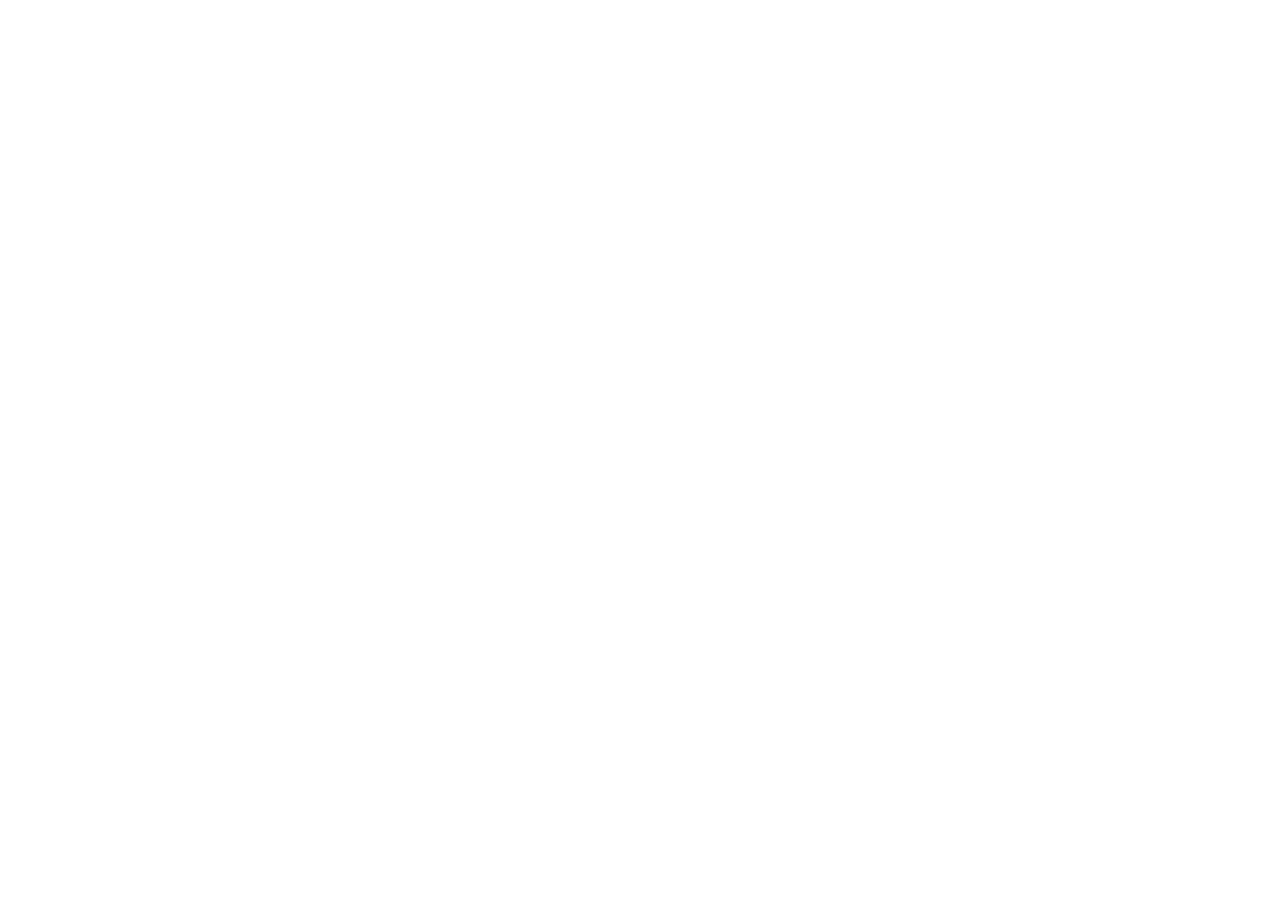
==== index.html @ b8ccdb39 "init project" ====
<!DOCTYPE html>
<html lang="en">

<head>
    <meta charset="UTF-8">
    <meta http-equiv="X-UA-Compatible" content="IE=edge">
    <meta name="viewport" content="width=device-width, initial-scale=1.0">
    <title>Document</title>
</head>

<body>

</body>

</html>
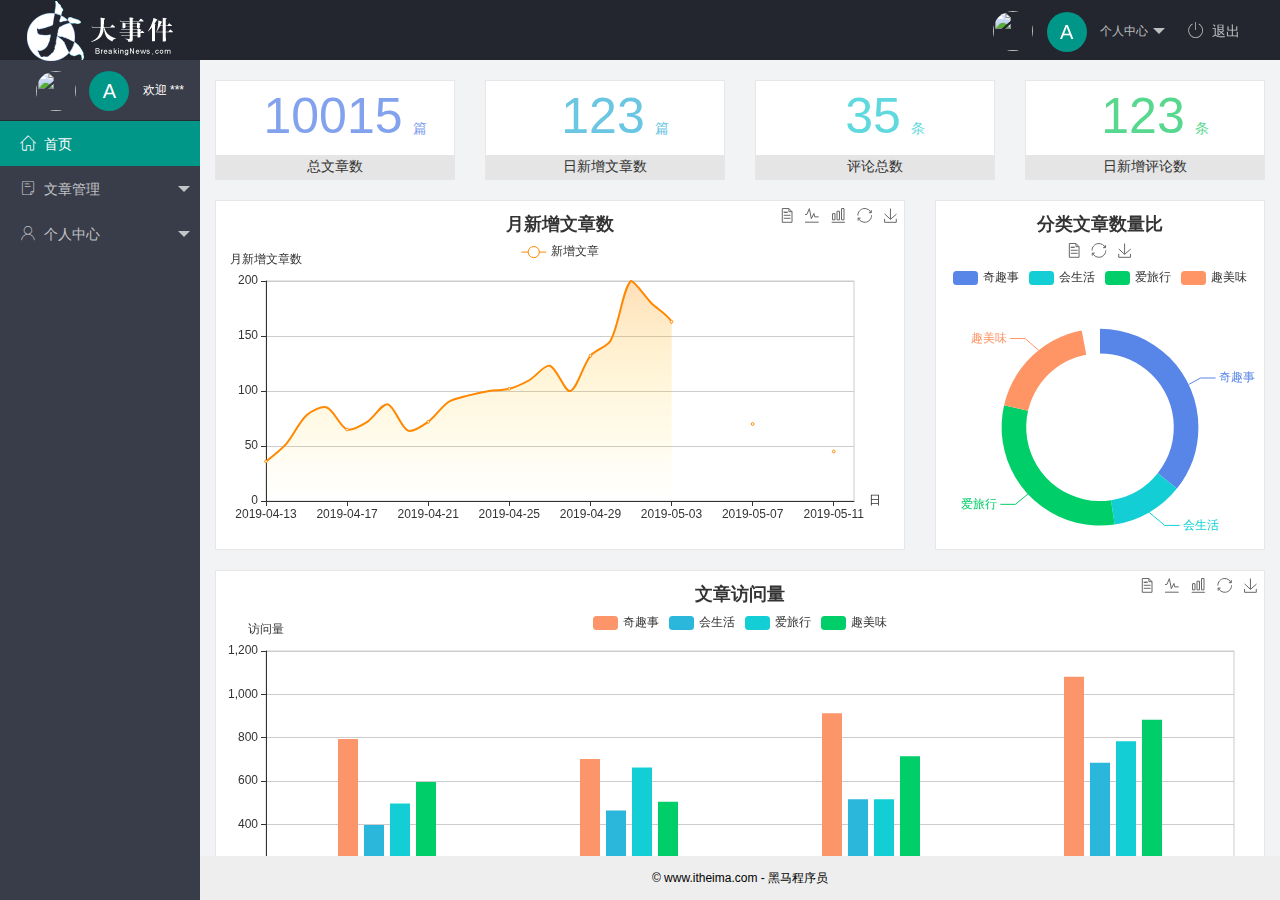
==== commit c15cb64f: "完成了主页功能的开发" ====
--- a/index.html
+++ b/index.html
@@ -5,11 +5,88 @@
     <meta charset="UTF-8">
     <meta http-equiv="X-UA-Compatible" content="IE=edge">
     <meta name="viewport" content="width=device-width, initial-scale=1.0">
-    <title>Document</title>
+    <title>后台主页</title>
+    <!-- 导入 layui 的样式表 -->
+    <link rel="stylesheet" href="/assets/lib/layui/css/layui.css" />
+    <!-- 导入第三方图标库 -->
+    <link rel="stylesheet" href="/assets/fonts/iconfont.css" />
+    <!-- 导入自定义的样式表 -->
+    <link rel="stylesheet" href="/assets/css/index.css" />
 </head>
 
-<body>
+<body class="layui-layout-body">
+    <div class="layui-layout layui-layout-admin">
+        <div class="layui-header">
+            <div class="layui-logo">
+                <img src="/assets/images/logo.png" alt="" />
+            </div>
+            <!-- 头部区域（可配合layui已有的水平导航） -->
+            <ul class="layui-nav layui-layout-right">
+                <li class="layui-nav-item">
+                    <a href="javascript:;" class="userinfo">
+                        <img src="http://t.cn/RCzsdCq" class="layui-nav-img">
+                        <span class="text-avatar">A</span> 个人中心
+                    </a>
+                    <dl class="layui-nav-child">
+                        <dd><a href="">基本资料</a></dd>
+                        <dd><a href="">更换头像</a></dd>
+                        <dd><a href="">重置密码</a></dd>
+                    </dl>
+                </li>
+                <li class="layui-nav-item"><a href="javascript:;" id="btnLogout"><span class="iconfont icon-tuichu"></span>退出</a></li>
+            </ul>
+        </div>
 
+        <div class="layui-side layui-bg-black">
+            <div class="layui-side-scroll">
+                <div class="userinfo">
+                    <img src="http://t.cn/RCzsdCq" class="layui-nav-img">
+                    <span class="text-avatar">A</span>
+                    <span id="welcome">
+                        欢迎 ***
+                    </span>
+                </div>
+                <!-- 左侧导航区域（可配合layui已有的垂直导航） -->
+                <ul class="layui-nav layui-nav-tree" lay-shrink="all">
+                    <li class="layui-nav-item layui-this"><a href="/home/dashboard.html" target="fm"><span class="iconfont icon-home"></span>首页</a></li>
+                    <li class="layui-nav-item ">
+                        <a class="" href="javascript:;"><span class="iconfont icon-16"></span>文章管理</a>
+                        <dl class="layui-nav-child">
+                            <dd><a href="javascript:;"><i class="layui-icon layui-icon-app"></i>文章类别</a></dd>
+                            <dd><a href="javascript:;"><i class="layui-icon layui-icon-app"></i>文章列表</a></dd>
+                            <dd><a href="javascript:;"><i class="layui-icon layui-icon-app"></i>发布文章</a></dd>
+                        </dl>
+                    </li>
+                    <li class="layui-nav-item">
+                        <a href="javascript:;"><span class="iconfont icon-user"></span>个人中心</a>
+                        <dl class="layui-nav-child">
+                            <dd><a href="javascript:;"><i class="layui-icon layui-icon-app"></i>基本资料</a></dd>
+                            <dd><a href="javascript:;"><i class="layui-icon layui-icon-app"></i>更换头像</a></dd>
+                            <dd><a href="javascript:;"><i class="layui-icon layui-icon-app"></i>重置密码</a></dd>
+                        </dl>
+                    </li>
+                </ul>
+            </div>
+        </div>
+
+        <div class="layui-body">
+            <!-- 内容主体区域 -->
+            <iframe name="fm" src="/home/dashboard.html" frameborder="0"></iframe>
+        </div>
+
+        <div class="layui-footer">
+            <!-- 底部固定区域 -->
+            © www.itheima.com - 黑马程序员
+        </div>
+    </div>
+    <!-- 导入 layui 的JS文件 -->
+    <script src="/assets/lib/layui/layui.all.js"></script>
+    <!-- 导入 JQuery 文件 -->
+    <script src="/assets/lib/jquery.js"></script>
+    <!-- 导入 baseAPI.js 文件 -->
+    <script src="/assets/js/baseAPI.js"></script>
+    <!-- 导入自定义的 js 文件 -->
+    <script src="/assets/js/index.js"></script>
 </body>
 
 </html>--- a/assets/lib/layui/css/layui.css
+++ b/assets/lib/layui/css/layui.css
@@ -0,0 +1,2 @@
+/** layui-v2.5.5 MIT License By https://www.layui.com */
+ .layui-inline,img{display:inline-block;vertical-align:middle}h1,h2,h3,h4,h5,h6{font-weight:400}.layui-edge,.layui-header,.layui-inline,.layui-main{position:relative}.layui-body,.layui-edge,.layui-elip{overflow:hidden}.layui-btn,.layui-edge,.layui-inline,img{vertical-align:middle}.layui-btn,.layui-disabled,.layui-icon,.layui-unselect{-moz-user-select:none;-webkit-user-select:none;-ms-user-select:none}.layui-elip,.layui-form-checkbox span,.layui-form-pane .layui-form-label{text-overflow:ellipsis;white-space:nowrap}.layui-breadcrumb,.layui-tree-btnGroup{visibility:hidden}blockquote,body,button,dd,div,dl,dt,form,h1,h2,h3,h4,h5,h6,input,li,ol,p,pre,td,textarea,th,ul{margin:0;padding:0;-webkit-tap-highlight-color:rgba(0,0,0,0)}a:active,a:hover{outline:0}img{border:none}li{list-style:none}table{border-collapse:collapse;border-spacing:0}h4,h5,h6{font-size:100%}button,input,optgroup,option,select,textarea{font-family:inherit;font-size:inherit;font-style:inherit;font-weight:inherit;outline:0}pre{white-space:pre-wrap;white-space:-moz-pre-wrap;white-space:-pre-wrap;white-space:-o-pre-wrap;word-wrap:break-word}body{line-height:24px;font:14px Helvetica Neue,Helvetica,PingFang SC,Tahoma,Arial,sans-serif}hr{height:1px;margin:10px 0;border:0;clear:both}a{color:#333;text-decoration:none}a:hover{color:#777}a cite{font-style:normal;*cursor:pointer}.layui-border-box,.layui-border-box *{box-sizing:border-box}.layui-box,.layui-box *{box-sizing:content-box}.layui-clear{clear:both;*zoom:1}.layui-clear:after{content:'\20';clear:both;*zoom:1;display:block;height:0}.layui-inline{*display:inline;*zoom:1}.layui-edge{display:inline-block;width:0;height:0;border-width:6px;border-style:dashed;border-color:transparent}.layui-edge-top{top:-4px;border-bottom-color:#999;border-bottom-style:solid}.layui-edge-right{border-left-color:#999;border-left-style:solid}.layui-edge-bottom{top:2px;border-top-color:#999;border-top-style:solid}.layui-edge-left{border-right-color:#999;border-right-style:solid}.layui-disabled,.layui-disabled:hover{color:#d2d2d2!important;cursor:not-allowed!important}.layui-circle{border-radius:100%}.layui-show{display:block!important}.layui-hide{display:none!important}@font-face{font-family:layui-icon;src:url(../font/iconfont.eot?v=250);src:url(../font/iconfont.eot?v=250#iefix) format('embedded-opentype'),url(../font/iconfont.woff2?v=250) format('woff2'),url(../font/iconfont.woff?v=250) format('woff'),url(../font/iconfont.ttf?v=250) format('truetype'),url(../font/iconfont.svg?v=250#layui-icon) format('svg')}.layui-icon{font-family:layui-icon!important;font-size:16px;font-style:normal;-webkit-font-smoothing:antialiased;-moz-osx-font-smoothing:grayscale}.layui-icon-reply-fill:before{content:"\e611"}.layui-icon-set-fill:before{content:"\e614"}.layui-icon-menu-fill:before{content:"\e60f"}.layui-icon-search:before{content:"\e615"}.layui-icon-share:before{content:"\e641"}.layui-icon-set-sm:before{content:"\e620"}.layui-icon-engine:before{content:"\e628"}.layui-icon-close:before{content:"\1006"}.layui-icon-close-fill:before{content:"\1007"}.layui-icon-chart-screen:before{content:"\e629"}.layui-icon-star:before{content:"\e600"}.layui-icon-circle-dot:before{content:"\e617"}.layui-icon-chat:before{content:"\e606"}.layui-icon-release:before{content:"\e609"}.layui-icon-list:before{content:"\e60a"}.layui-icon-chart:before{content:"\e62c"}.layui-icon-ok-circle:before{content:"\1005"}.layui-icon-layim-theme:before{content:"\e61b"}.layui-icon-table:before{content:"\e62d"}.layui-icon-right:before{content:"\e602"}.layui-icon-left:before{content:"\e603"}.layui-icon-cart-simple:before{content:"\e698"}.layui-icon-face-cry:before{content:"\e69c"}.layui-icon-face-smile:before{content:"\e6af"}.layui-icon-survey:before{content:"\e6b2"}.layui-icon-tree:before{content:"\e62e"}.layui-icon-upload-circle:before{content:"\e62f"}.layui-icon-add-circle:before{content:"\e61f"}.layui-icon-download-circle:before{content:"\e601"}.layui-icon-templeate-1:before{content:"\e630"}.layui-icon-util:before{content:"\e631"}.layui-icon-face-surprised:before{content:"\e664"}.layui-icon-edit:before{content:"\e642"}.layui-icon-speaker:before{content:"\e645"}.layui-icon-down:before{content:"\e61a"}.layui-icon-file:before{content:"\e621"}.layui-icon-layouts:before{content:"\e632"}.layui-icon-rate-half:before{content:"\e6c9"}.layui-icon-add-circle-fine:before{content:"\e608"}.layui-icon-prev-circle:before{content:"\e633"}.layui-icon-read:before{content:"\e705"}.layui-icon-404:before{content:"\e61c"}.layui-icon-carousel:before{content:"\e634"}.layui-icon-help:before{content:"\e607"}.layui-icon-code-circle:before{content:"\e635"}.layui-icon-water:before{content:"\e636"}.layui-icon-username:before{content:"\e66f"}.layui-icon-find-fill:before{content:"\e670"}.layui-icon-about:before{content:"\e60b"}.layui-icon-location:before{content:"\e715"}.layui-icon-up:before{content:"\e619"}.layui-icon-pause:before{content:"\e651"}.layui-icon-date:before{content:"\e637"}.layui-icon-layim-uploadfile:before{content:"\e61d"}.layui-icon-delete:before{content:"\e640"}.layui-icon-play:before{content:"\e652"}.layui-icon-top:before{content:"\e604"}.layui-icon-friends:before{content:"\e612"}.layui-icon-refresh-3:before{content:"\e9aa"}.layui-icon-ok:before{content:"\e605"}.layui-icon-layer:before{content:"\e638"}.layui-icon-face-smile-fine:before{content:"\e60c"}.layui-icon-dollar:before{content:"\e659"}.layui-icon-group:before{content:"\e613"}.layui-icon-layim-download:before{content:"\e61e"}.layui-icon-picture-fine:before{content:"\e60d"}.layui-icon-link:before{content:"\e64c"}.layui-icon-diamond:before{content:"\e735"}.layui-icon-log:before{content:"\e60e"}.layui-icon-rate-solid:before{content:"\e67a"}.layui-icon-fonts-del:before{content:"\e64f"}.layui-icon-unlink:before{content:"\e64d"}.layui-icon-fonts-clear:before{content:"\e639"}.layui-icon-triangle-r:before{content:"\e623"}.layui-icon-circle:before{content:"\e63f"}.layui-icon-radio:before{content:"\e643"}.layui-icon-align-center:before{content:"\e647"}.layui-icon-align-right:before{content:"\e648"}.layui-icon-align-left:before{content:"\e649"}.layui-icon-loading-1:before{content:"\e63e"}.layui-icon-return:before{content:"\e65c"}.layui-icon-fonts-strong:before{content:"\e62b"}.layui-icon-upload:before{content:"\e67c"}.layui-icon-dialogue:before{content:"\e63a"}.layui-icon-video:before{content:"\e6ed"}.layui-icon-headset:before{content:"\e6fc"}.layui-icon-cellphone-fine:before{content:"\e63b"}.layui-icon-add-1:before{content:"\e654"}.layui-icon-face-smile-b:before{content:"\e650"}.layui-icon-fonts-html:before{content:"\e64b"}.layui-icon-form:before{content:"\e63c"}.layui-icon-cart:before{content:"\e657"}.layui-icon-camera-fill:before{content:"\e65d"}.layui-icon-tabs:before{content:"\e62a"}.layui-icon-fonts-code:before{content:"\e64e"}.layui-icon-fire:before{content:"\e756"}.layui-icon-set:before{content:"\e716"}.layui-icon-fonts-u:before{content:"\e646"}.layui-icon-triangle-d:before{content:"\e625"}.layui-icon-tips:before{content:"\e702"}.layui-icon-picture:before{content:"\e64a"}.layui-icon-more-vertical:before{content:"\e671"}.layui-icon-flag:before{content:"\e66c"}.layui-icon-loading:before{content:"\e63d"}.layui-icon-fonts-i:before{content:"\e644"}.layui-icon-refresh-1:before{content:"\e666"}.layui-icon-rmb:before{content:"\e65e"}.layui-icon-home:before{content:"\e68e"}.layui-icon-user:before{content:"\e770"}.layui-icon-notice:before{content:"\e667"}.layui-icon-login-weibo:before{content:"\e675"}.layui-icon-voice:before{content:"\e688"}.layui-icon-upload-drag:before{content:"\e681"}.layui-icon-login-qq:before{content:"\e676"}.layui-icon-snowflake:before{content:"\e6b1"}.layui-icon-file-b:before{content:"\e655"}.layui-icon-template:before{content:"\e663"}.layui-icon-auz:before{content:"\e672"}.layui-icon-console:before{content:"\e665"}.layui-icon-app:before{content:"\e653"}.layui-icon-prev:before{content:"\e65a"}.layui-icon-website:before{content:"\e7ae"}.layui-icon-next:before{content:"\e65b"}.layui-icon-component:before{content:"\e857"}.layui-icon-more:before{content:"\e65f"}.layui-icon-login-wechat:before{content:"\e677"}.layui-icon-shrink-right:before{content:"\e668"}.layui-icon-spread-left:before{content:"\e66b"}.layui-icon-camera:before{content:"\e660"}.layui-icon-note:before{content:"\e66e"}.layui-icon-refresh:before{content:"\e669"}.layui-icon-female:before{content:"\e661"}.layui-icon-male:before{content:"\e662"}.layui-icon-password:before{content:"\e673"}.layui-icon-senior:before{content:"\e674"}.layui-icon-theme:before{content:"\e66a"}.layui-icon-tread:before{content:"\e6c5"}.layui-icon-praise:before{content:"\e6c6"}.layui-icon-star-fill:before{content:"\e658"}.layui-icon-rate:before{content:"\e67b"}.layui-icon-template-1:before{content:"\e656"}.layui-icon-vercode:before{content:"\e679"}.layui-icon-cellphone:before{content:"\e678"}.layui-icon-screen-full:before{content:"\e622"}.layui-icon-screen-restore:before{content:"\e758"}.layui-icon-cols:before{content:"\e610"}.layui-icon-export:before{content:"\e67d"}.layui-icon-print:before{content:"\e66d"}.layui-icon-slider:before{content:"\e714"}.layui-icon-addition:before{content:"\e624"}.layui-icon-subtraction:before{content:"\e67e"}.layui-icon-service:before{content:"\e626"}.layui-icon-transfer:before{content:"\e691"}.layui-main{width:1140px;margin:0 auto}.layui-header{z-index:1000;height:60px}.layui-header a:hover{transition:all .5s;-webkit-transition:all .5s}.layui-side{position:fixed;left:0;top:0;bottom:0;z-index:999;width:200px;overflow-x:hidden}.layui-side-scroll{position:relative;width:220px;height:100%;overflow-x:hidden}.layui-body{position:absolute;left:200px;right:0;top:0;bottom:0;z-index:998;width:auto;overflow-y:auto;box-sizing:border-box}.layui-layout-body{overflow:hidden}.layui-layout-admin .layui-header{background-color:#23262E}.layui-layout-admin .layui-side{top:60px;width:200px;overflow-x:hidden}.layui-layout-admin .layui-body{position:fixed;top:60px;bottom:44px}.layui-layout-admin .layui-main{width:auto;margin:0 15px}.layui-layout-admin .layui-footer{position:fixed;left:200px;right:0;bottom:0;height:44px;line-height:44px;padding:0 15px;background-color:#eee}.layui-layout-admin .layui-logo{position:absolute;left:0;top:0;width:200px;height:100%;line-height:60px;text-align:center;color:#009688;font-size:16px}.layui-layout-admin .layui-header .layui-nav{background:0 0}.layui-layout-left{position:absolute!important;left:200px;top:0}.layui-layout-right{position:absolute!important;right:0;top:0}.layui-container{position:relative;margin:0 auto;padding:0 15px;box-sizing:border-box}.layui-fluid{position:relative;margin:0 auto;padding:0 15px}.layui-row:after,.layui-row:before{content:'';display:block;clear:both}.layui-col-lg1,.layui-col-lg10,.layui-col-lg11,.layui-col-lg12,.layui-col-lg2,.layui-col-lg3,.layui-col-lg4,.layui-col-lg5,.layui-col-lg6,.layui-col-lg7,.layui-col-lg8,.layui-col-lg9,.layui-col-md1,.layui-col-md10,.layui-col-md11,.layui-col-md12,.layui-col-md2,.layui-col-md3,.layui-col-md4,.layui-col-md5,.layui-col-md6,.layui-col-md7,.layui-col-md8,.layui-col-md9,.layui-col-sm1,.layui-col-sm10,.layui-col-sm11,.layui-col-sm12,.layui-col-sm2,.layui-col-sm3,.layui-col-sm4,.layui-col-sm5,.layui-col-sm6,.layui-col-sm7,.layui-col-sm8,.layui-col-sm9,.layui-col-xs1,.layui-col-xs10,.layui-col-xs11,.layui-col-xs12,.layui-col-xs2,.layui-col-xs3,.layui-col-xs4,.layui-col-xs5,.layui-col-xs6,.layui-col-xs7,.layui-col-xs8,.layui-col-xs9{position:relative;display:block;box-sizing:border-box}.layui-col-xs1,.layui-col-xs10,.layui-col-xs11,.layui-col-xs12,.layui-col-xs2,.layui-col-xs3,.layui-col-xs4,.layui-col-xs5,.layui-col-xs6,.layui-col-xs7,.layui-col-xs8,.layui-col-xs9{float:left}.layui-col-xs1{width:8.33333333%}.layui-col-xs2{width:16.66666667%}.layui-col-xs3{width:25%}.layui-col-xs4{width:33.33333333%}.layui-col-xs5{width:41.66666667%}.layui-col-xs6{width:50%}.layui-col-xs7{width:58.33333333%}.layui-col-xs8{width:66.66666667%}.layui-col-xs9{width:75%}.layui-col-xs10{width:83.33333333%}.layui-col-xs11{width:91.66666667%}.layui-col-xs12{width:100%}.layui-col-xs-offset1{margin-left:8.33333333%}.layui-col-xs-offset2{margin-left:16.66666667%}.layui-col-xs-offset3{margin-left:25%}.layui-col-xs-offset4{margin-left:33.33333333%}.layui-col-xs-offset5{margin-left:41.66666667%}.layui-col-xs-offset6{margin-left:50%}.layui-col-xs-offset7{margin-left:58.33333333%}.layui-col-xs-offset8{margin-left:66.66666667%}.layui-col-xs-offset9{margin-left:75%}.layui-col-xs-offset10{margin-left:83.33333333%}.layui-col-xs-offset11{margin-left:91.66666667%}.layui-col-xs-offset12{margin-left:100%}@media screen and (max-width:768px){.layui-hide-xs{display:none!important}.layui-show-xs-block{display:block!important}.layui-show-xs-inline{display:inline!important}.layui-show-xs-inline-block{display:inline-block!important}}@media screen and (min-width:768px){.layui-container{width:750px}.layui-hide-sm{display:none!important}.layui-show-sm-block{display:block!important}.layui-show-sm-inline{display:inline!important}.layui-show-sm-inline-block{display:inline-block!important}.layui-col-sm1,.layui-col-sm10,.layui-col-sm11,.layui-col-sm12,.layui-col-sm2,.layui-col-sm3,.layui-col-sm4,.layui-col-sm5,.layui-col-sm6,.layui-col-sm7,.layui-col-sm8,.layui-col-sm9{float:left}.layui-col-sm1{width:8.33333333%}.layui-col-sm2{width:16.66666667%}.layui-col-sm3{width:25%}.layui-col-sm4{width:33.33333333%}.layui-col-sm5{width:41.66666667%}.layui-col-sm6{width:50%}.layui-col-sm7{width:58.33333333%}.layui-col-sm8{width:66.66666667%}.layui-col-sm9{width:75%}.layui-col-sm10{width:83.33333333%}.layui-col-sm11{width:91.66666667%}.layui-col-sm12{width:100%}.layui-col-sm-offset1{margin-left:8.33333333%}.layui-col-sm-offset2{margin-left:16.66666667%}.layui-col-sm-offset3{margin-left:25%}.layui-col-sm-offset4{margin-left:33.33333333%}.layui-col-sm-offset5{margin-left:41.66666667%}.layui-col-sm-offset6{margin-left:50%}.layui-col-sm-offset7{margin-left:58.33333333%}.layui-col-sm-offset8{margin-left:66.66666667%}.layui-col-sm-offset9{margin-left:75%}.layui-col-sm-offset10{margin-left:83.33333333%}.layui-col-sm-offset11{margin-left:91.66666667%}.layui-col-sm-offset12{margin-left:100%}}@media screen and (min-width:992px){.layui-container{width:970px}.layui-hide-md{display:none!important}.layui-show-md-block{display:block!important}.layui-show-md-inline{display:inline!important}.layui-show-md-inline-block{display:inline-block!important}.layui-col-md1,.layui-col-md10,.layui-col-md11,.layui-col-md12,.layui-col-md2,.layui-col-md3,.layui-col-md4,.layui-col-md5,.layui-col-md6,.layui-col-md7,.layui-col-md8,.layui-col-md9{float:left}.layui-col-md1{width:8.33333333%}.layui-col-md2{width:16.66666667%}.layui-col-md3{width:25%}.layui-col-md4{width:33.33333333%}.layui-col-md5{width:41.66666667%}.layui-col-md6{width:50%}.layui-col-md7{width:58.33333333%}.layui-col-md8{width:66.66666667%}.layui-col-md9{width:75%}.layui-col-md10{width:83.33333333%}.layui-col-md11{width:91.66666667%}.layui-col-md12{width:100%}.layui-col-md-offset1{margin-left:8.33333333%}.layui-col-md-offset2{margin-left:16.66666667%}.layui-col-md-offset3{margin-left:25%}.layui-col-md-offset4{margin-left:33.33333333%}.layui-col-md-offset5{margin-left:41.66666667%}.layui-col-md-offset6{margin-left:50%}.layui-col-md-offset7{margin-left:58.33333333%}.layui-col-md-offset8{margin-left:66.66666667%}.layui-col-md-offset9{margin-left:75%}.layui-col-md-offset10{margin-left:83.33333333%}.layui-col-md-offset11{margin-left:91.66666667%}.layui-col-md-offset12{margin-left:100%}}@media screen and (min-width:1200px){.layui-container{width:1170px}.layui-hide-lg{display:none!important}.layui-show-lg-block{display:block!important}.layui-show-lg-inline{display:inline!important}.layui-show-lg-inline-block{display:inline-block!important}.layui-col-lg1,.layui-col-lg10,.layui-col-lg11,.layui-col-lg12,.layui-col-lg2,.layui-col-lg3,.layui-col-lg4,.layui-col-lg5,.layui-col-lg6,.layui-col-lg7,.layui-col-lg8,.layui-col-lg9{float:left}.layui-col-lg1{width:8.33333333%}.layui-col-lg2{width:16.66666667%}.layui-col-lg3{width:25%}.layui-col-lg4{width:33.33333333%}.layui-col-lg5{width:41.66666667%}.layui-col-lg6{width:50%}.layui-col-lg7{width:58.33333333%}.layui-col-lg8{width:66.66666667%}.layui-col-lg9{width:75%}.layui-col-lg10{width:83.33333333%}.layui-col-lg11{width:91.66666667%}.layui-col-lg12{width:100%}.layui-col-lg-offset1{margin-left:8.33333333%}.layui-col-lg-offset2{margin-left:16.66666667%}.layui-col-lg-offset3{margin-left:25%}.layui-col-lg-offset4{margin-left:33.33333333%}.layui-col-lg-offset5{margin-left:41.66666667%}.layui-col-lg-offset6{margin-left:50%}.layui-col-lg-offset7{margin-left:58.33333333%}.layui-col-lg-offset8{margin-left:66.66666667%}.layui-col-lg-offset9{margin-left:75%}.layui-col-lg-offset10{margin-left:83.33333333%}.layui-col-lg-offset11{margin-left:91.66666667%}.layui-col-lg-offset12{margin-left:100%}}.layui-col-space1{margin:-.5px}.layui-col-space1>*{padding:.5px}.layui-col-space3{margin:-1.5px}.layui-col-space3>*{padding:1.5px}.layui-col-space5{margin:-2.5px}.layui-col-space5>*{padding:2.5px}.layui-col-space8{margin:-3.5px}.layui-col-space8>*{padding:3.5px}.layui-col-space10{margin:-5px}.layui-col-space10>*{padding:5px}.layui-col-space12{margin:-6px}.layui-col-space12>*{padding:6px}.layui-col-space15{margin:-7.5px}.layui-col-space15>*{padding:7.5px}.layui-col-space18{margin:-9px}.layui-col-space18>*{padding:9px}.layui-col-space20{margin:-10px}.layui-col-space20>*{padding:10px}.layui-col-space22{margin:-11px}.layui-col-space22>*{padding:11px}.layui-col-space25{margin:-12.5px}.layui-col-space25>*{padding:12.5px}.layui-col-space30{margin:-15px}.layui-col-space30>*{padding:15px}.layui-btn,.layui-input,.layui-select,.layui-textarea,.layui-upload-button{outline:0;-webkit-appearance:none;transition:all .3s;-webkit-transition:all .3s;box-sizing:border-box}.layui-elem-quote{margin-bottom:10px;padding:15px;line-height:22px;border-left:5px solid #009688;border-radius:0 2px 2px 0;background-color:#f2f2f2}.layui-quote-nm{border-style:solid;border-width:1px 1px 1px 5px;background:0 0}.layui-elem-field{margin-bottom:10px;padding:0;border-width:1px;border-style:solid}.layui-elem-field legend{margin-left:20px;padding:0 10px;font-size:20px;font-weight:300}.layui-field-title{margin:10px 0 20px;border-width:1px 0 0}.layui-field-box{padding:10px 15px}.layui-field-title .layui-field-box{padding:10px 0}.layui-progress{position:relative;height:6px;border-radius:20px;background-color:#e2e2e2}.layui-progress-bar{position:absolute;left:0;top:0;width:0;max-width:100%;height:6px;border-radius:20px;text-align:right;background-color:#5FB878;transition:all .3s;-webkit-transition:all .3s}.layui-progress-big,.layui-progress-big .layui-progress-bar{height:18px;line-height:18px}.layui-progress-text{position:relative;top:-20px;line-height:18px;font-size:12px;color:#666}.layui-progress-big .layui-progress-text{position:static;padding:0 10px;color:#fff}.layui-collapse{border-width:1px;border-style:solid;border-radius:2px}.layui-colla-content,.layui-colla-item{border-top-width:1px;border-top-style:solid}.layui-colla-item:first-child{border-top:none}.layui-colla-title{position:relative;height:42px;line-height:42px;padding:0 15px 0 35px;color:#333;background-color:#f2f2f2;cursor:pointer;font-size:14px;overflow:hidden}.layui-colla-content{display:none;padding:10px 15px;line-height:22px;color:#666}.layui-colla-icon{position:absolute;left:15px;top:0;font-size:14px}.layui-card{margin-bottom:15px;border-radius:2px;background-color:#fff;box-shadow:0 1px 2px 0 rgba(0,0,0,.05)}.layui-card:last-child{margin-bottom:0}.layui-card-header{position:relative;height:42px;line-height:42px;padding:0 15px;border-bottom:1px solid #f6f6f6;color:#333;border-radius:2px 2px 0 0;font-size:14px}.layui-bg-black,.layui-bg-blue,.layui-bg-cyan,.layui-bg-green,.layui-bg-orange,.layui-bg-red{color:#fff!important}.layui-card-body{position:relative;padding:10px 15px;line-height:24px}.layui-card-body[pad15]{padding:15px}.layui-card-body[pad20]{padding:20px}.layui-card-body .layui-table{margin:5px 0}.layui-card .layui-tab{margin:0}.layui-panel-window{position:relative;padding:15px;border-radius:0;border-top:5px solid #E6E6E6;background-color:#fff}.layui-auxiliar-moving{position:fixed;left:0;right:0;top:0;bottom:0;width:100%;height:100%;background:0 0;z-index:9999999999}.layui-form-label,.layui-form-mid,.layui-form-select,.layui-input-block,.layui-input-inline,.layui-textarea{position:relative}.layui-bg-red{background-color:#FF5722!important}.layui-bg-orange{background-color:#FFB800!important}.layui-bg-green{background-color:#009688!important}.layui-bg-cyan{background-color:#2F4056!important}.layui-bg-blue{background-color:#1E9FFF!important}.layui-bg-black{background-color:#393D49!important}.layui-bg-gray{background-color:#eee!important;color:#666!important}.layui-badge-rim,.layui-colla-content,.layui-colla-item,.layui-collapse,.layui-elem-field,.layui-form-pane .layui-form-item[pane],.layui-form-pane .layui-form-label,.layui-input,.layui-layedit,.layui-layedit-tool,.layui-quote-nm,.layui-select,.layui-tab-bar,.layui-tab-card,.layui-tab-title,.layui-tab-title .layui-this:after,.layui-textarea{border-color:#e6e6e6}.layui-timeline-item:before,hr{background-color:#e6e6e6}.layui-text{line-height:22px;font-size:14px;color:#666}.layui-text h1,.layui-text h2,.layui-text h3{font-weight:500;color:#333}.layui-text h1{font-size:30px}.layui-text h2{font-size:24px}.layui-text h3{font-size:18px}.layui-text a:not(.layui-btn){color:#01AAED}.layui-text a:not(.layui-btn):hover{text-decoration:underline}.layui-text ul{padding:5px 0 5px 15px}.layui-text ul li{margin-top:5px;list-style-type:disc}.layui-text em,.layui-word-aux{color:#999!important;padding:0 5px!important}.layui-btn{display:inline-block;height:38px;line-height:38px;padding:0 18px;background-color:#009688;color:#fff;white-space:nowrap;text-align:center;font-size:14px;border:none;border-radius:2px;cursor:pointer}.layui-btn:hover{opacity:.8;filter:alpha(opacity=80);color:#fff}.layui-btn:active{opacity:1;filter:alpha(opacity=100)}.layui-btn+.layui-btn{margin-left:10px}.layui-btn-container{font-size:0}.layui-btn-container .layui-btn{margin-right:10px;margin-bottom:10px}.layui-btn-container .layui-btn+.layui-btn{margin-left:0}.layui-table .layui-btn-container .layui-btn{margin-bottom:9px}.layui-btn-radius{border-radius:100px}.layui-btn .layui-icon{margin-right:3px;font-size:18px;vertical-align:bottom;vertical-align:middle\9}.layui-btn-primary{border:1px solid #C9C9C9;background-color:#fff;color:#555}.layui-btn-primary:hover{border-color:#009688;color:#333}.layui-btn-normal{background-color:#1E9FFF}.layui-btn-warm{background-color:#FFB800}.layui-btn-danger{background-color:#FF5722}.layui-btn-checked{background-color:#5FB878}.layui-btn-disabled,.layui-btn-disabled:active,.layui-btn-disabled:hover{border:1px solid #e6e6e6;background-color:#FBFBFB;color:#C9C9C9;cursor:not-allowed;opacity:1}.layui-btn-lg{height:44px;line-height:44px;padding:0 25px;font-size:16px}.layui-btn-sm{height:30px;line-height:30px;padding:0 10px;font-size:12px}.layui-btn-sm i{font-size:16px!important}.layui-btn-xs{height:22px;line-height:22px;padding:0 5px;font-size:12px}.layui-btn-xs i{font-size:14px!important}.layui-btn-group{display:inline-block;vertical-align:middle;font-size:0}.layui-btn-group .layui-btn{margin-left:0!important;margin-right:0!important;border-left:1px solid rgba(255,255,255,.5);border-radius:0}.layui-btn-group .layui-btn-primary{border-left:none}.layui-btn-group .layui-btn-primary:hover{border-color:#C9C9C9;color:#009688}.layui-btn-group .layui-btn:first-child{border-left:none;border-radius:2px 0 0 2px}.layui-btn-group .layui-btn-primary:first-child{border-left:1px solid #c9c9c9}.layui-btn-group .layui-btn:last-child{border-radius:0 2px 2px 0}.layui-btn-group .layui-btn+.layui-btn{margin-left:0}.layui-btn-group+.layui-btn-group{margin-left:10px}.layui-btn-fluid{width:100%}.layui-input,.layui-select,.layui-textarea{height:38px;line-height:1.3;line-height:38px\9;border-width:1px;border-style:solid;background-color:#fff;border-radius:2px}.layui-input::-webkit-input-placeholder,.layui-select::-webkit-input-placeholder,.layui-textarea::-webkit-input-placeholder{line-height:1.3}.layui-input,.layui-textarea{display:block;width:100%;padding-left:10px}.layui-input:hover,.layui-textarea:hover{border-color:#D2D2D2!important}.layui-input:focus,.layui-textarea:focus{border-color:#C9C9C9!important}.layui-textarea{min-height:100px;height:auto;line-height:20px;padding:6px 10px;resize:vertical}.layui-select{padding:0 10px}.layui-form input[type=checkbox],.layui-form input[type=radio],.layui-form select{display:none}.layui-form [lay-ignore]{display:initial}.layui-form-item{margin-bottom:15px;clear:both;*zoom:1}.layui-form-item:after{content:'\20';clear:both;*zoom:1;display:block;height:0}.layui-form-label{float:left;display:block;padding:9px 15px;width:80px;font-weight:400;line-height:20px;text-align:right}.layui-form-label-col{display:block;float:none;padding:9px 0;line-height:20px;text-align:left}.layui-form-item .layui-inline{margin-bottom:5px;margin-right:10px}.layui-input-block{margin-left:110px;min-height:36px}.layui-input-inline{display:inline-block;vertical-align:middle}.layui-form-item .layui-input-inline{float:left;width:190px;margin-right:10px}.layui-form-text .layui-input-inline{width:auto}.layui-form-mid{float:left;display:block;padding:9px 0!important;line-height:20px;margin-right:10px}.layui-form-danger+.layui-form-select .layui-input,.layui-form-danger:focus{border-color:#FF5722!important}.layui-form-select .layui-input{padding-right:30px;cursor:pointer}.layui-form-select .layui-edge{position:absolute;right:10px;top:50%;margin-top:-3px;cursor:pointer;border-width:6px;border-top-color:#c2c2c2;border-top-style:solid;transition:all .3s;-webkit-transition:all .3s}.layui-form-select dl{display:none;position:absolute;left:0;top:42px;padding:5px 0;z-index:899;min-width:100%;border:1px solid #d2d2d2;max-height:300px;overflow-y:auto;background-color:#fff;border-radius:2px;box-shadow:0 2px 4px rgba(0,0,0,.12);box-sizing:border-box}.layui-form-select dl dd,.layui-form-select dl dt{padding:0 10px;line-height:36px;white-space:nowrap;overflow:hidden;text-overflow:ellipsis}.layui-form-select dl dt{font-size:12px;color:#999}.layui-form-select dl dd{cursor:pointer}.layui-form-select dl dd:hover{background-color:#f2f2f2;-webkit-transition:.5s all;transition:.5s all}.layui-form-select .layui-select-group dd{padding-left:20px}.layui-form-select dl dd.layui-select-tips{padding-left:10px!important;color:#999}.layui-form-select dl dd.layui-this{background-color:#5FB878;color:#fff}.layui-form-checkbox,.layui-form-select dl dd.layui-disabled{background-color:#fff}.layui-form-selected dl{display:block}.layui-form-checkbox,.layui-form-checkbox *,.layui-form-switch{display:inline-block;vertical-align:middle}.layui-form-selected .layui-edge{margin-top:-9px;-webkit-transform:rotate(180deg);transform:rotate(180deg);margin-top:-3px\9}:root .layui-form-selected .layui-edge{margin-top:-9px\0/IE9}.layui-form-selectup dl{top:auto;bottom:42px}.layui-select-none{margin:5px 0;text-align:center;color:#999}.layui-select-disabled .layui-disabled{border-color:#eee!important}.layui-select-disabled .layui-edge{border-top-color:#d2d2d2}.layui-form-checkbox{position:relative;height:30px;line-height:30px;margin-right:10px;padding-right:30px;cursor:pointer;font-size:0;-webkit-transition:.1s linear;transition:.1s linear;box-sizing:border-box}.layui-form-checkbox span{padding:0 10px;height:100%;font-size:14px;border-radius:2px 0 0 2px;background-color:#d2d2d2;color:#fff;overflow:hidden}.layui-form-checkbox:hover span{background-color:#c2c2c2}.layui-form-checkbox i{position:absolute;right:0;top:0;width:30px;height:28px;border:1px solid #d2d2d2;border-left:none;border-radius:0 2px 2px 0;color:#fff;font-size:20px;text-align:center}.layui-form-checkbox:hover i{border-color:#c2c2c2;color:#c2c2c2}.layui-form-checked,.layui-form-checked:hover{border-color:#5FB878}.layui-form-checked span,.layui-form-checked:hover span{background-color:#5FB878}.layui-form-checked i,.layui-form-checked:hover i{color:#5FB878}.layui-form-item .layui-form-checkbox{margin-top:4px}.layui-form-checkbox[lay-skin=primary]{height:auto!important;line-height:normal!important;min-width:18px;min-height:18px;border:none!important;margin-right:0;padding-left:28px;padding-right:0;background:0 0}.layui-form-checkbox[lay-skin=primary] span{padding-left:0;padding-right:15px;line-height:18px;background:0 0;color:#666}.layui-form-checkbox[lay-skin=primary] i{right:auto;left:0;width:16px;height:16px;line-height:16px;border:1px solid #d2d2d2;font-size:12px;border-radius:2px;background-color:#fff;-webkit-transition:.1s linear;transition:.1s linear}.layui-form-checkbox[lay-skin=primary]:hover i{border-color:#5FB878;color:#fff}.layui-form-checked[lay-skin=primary] i{border-color:#5FB878!important;background-color:#5FB878;color:#fff}.layui-checkbox-disbaled[lay-skin=primary] span{background:0 0!important;color:#c2c2c2}.layui-checkbox-disbaled[lay-skin=primary]:hover i{border-color:#d2d2d2}.layui-form-item .layui-form-checkbox[lay-skin=primary]{margin-top:10px}.layui-form-switch{position:relative;height:22px;line-height:22px;min-width:35px;padding:0 5px;margin-top:8px;border:1px solid #d2d2d2;border-radius:20px;cursor:pointer;background-color:#fff;-webkit-transition:.1s linear;transition:.1s linear}.layui-form-switch i{position:absolute;left:5px;top:3px;width:16px;height:16px;border-radius:20px;background-color:#d2d2d2;-webkit-transition:.1s linear;transition:.1s linear}.layui-form-switch em{position:relative;top:0;width:25px;margin-left:21px;padding:0!important;text-align:center!important;color:#999!important;font-style:normal!important;font-size:12px}.layui-form-onswitch{border-color:#5FB878;background-color:#5FB878}.layui-checkbox-disbaled,.layui-checkbox-disbaled i{border-color:#e2e2e2!important}.layui-form-onswitch i{left:100%;margin-left:-21px;background-color:#fff}.layui-form-onswitch em{margin-left:5px;margin-right:21px;color:#fff!important}.layui-checkbox-disbaled span{background-color:#e2e2e2!important}.layui-checkbox-disbaled:hover i{color:#fff!important}[lay-radio]{display:none}.layui-form-radio,.layui-form-radio *{display:inline-block;vertical-align:middle}.layui-form-radio{line-height:28px;margin:6px 10px 0 0;padding-right:10px;cursor:pointer;font-size:0}.layui-form-radio *{font-size:14px}.layui-form-radio>i{margin-right:8px;font-size:22px;color:#c2c2c2}.layui-form-radio>i:hover,.layui-form-radioed>i{color:#5FB878}.layui-radio-disbaled>i{color:#e2e2e2!important}.layui-form-pane .layui-form-label{width:110px;padding:8px 15px;height:38px;line-height:20px;border-width:1px;border-style:solid;border-radius:2px 0 0 2px;text-align:center;background-color:#FBFBFB;overflow:hidden;box-sizing:border-box}.layui-form-pane .layui-input-inline{margin-left:-1px}.layui-form-pane .layui-input-block{margin-left:110px;left:-1px}.layui-form-pane .layui-input{border-radius:0 2px 2px 0}.layui-form-pane .layui-form-text .layui-form-label{float:none;width:100%;border-radius:2px;box-sizing:border-box;text-align:left}.layui-form-pane .layui-form-text .layui-input-inline{display:block;margin:0;top:-1px;clear:both}.layui-form-pane .layui-form-text .layui-input-block{margin:0;left:0;top:-1px}.layui-form-pane .layui-form-text .layui-textarea{min-height:100px;border-radius:0 0 2px 2px}.layui-form-pane .layui-form-checkbox{margin:4px 0 4px 10px}.layui-form-pane .layui-form-radio,.layui-form-pane .layui-form-switch{margin-top:6px;margin-left:10px}.layui-form-pane .layui-form-item[pane]{position:relative;border-width:1px;border-style:solid}.layui-form-pane .layui-form-item[pane] .layui-form-label{position:absolute;left:0;top:0;height:100%;border-width:0 1px 0 0}.layui-form-pane .layui-form-item[pane] .layui-input-inline{margin-left:110px}@media screen and (max-width:450px){.layui-form-item .layui-form-label{text-overflow:ellipsis;overflow:hidden;white-space:nowrap}.layui-form-item .layui-inline{display:block;margin-right:0;margin-bottom:20px;clear:both}.layui-form-item .layui-inline:after{content:'\20';clear:both;display:block;height:0}.layui-form-item .layui-input-inline{display:block;float:none;left:-3px;width:auto;margin:0 0 10px 112px}.layui-form-item .layui-input-inline+.layui-form-mid{margin-left:110px;top:-5px;padding:0}.layui-form-item .layui-form-checkbox{margin-right:5px;margin-bottom:5px}}.layui-layedit{border-width:1px;border-style:solid;border-radius:2px}.layui-layedit-tool{padding:3px 5px;border-bottom-width:1px;border-bottom-style:solid;font-size:0}.layedit-tool-fixed{position:fixed;top:0;border-top:1px solid #e2e2e2}.layui-layedit-tool .layedit-tool-mid,.layui-layedit-tool .layui-icon{display:inline-block;vertical-align:middle;text-align:center;font-size:14px}.layui-layedit-tool .layui-icon{position:relative;width:32px;height:30px;line-height:30px;margin:3px 5px;color:#777;cursor:pointer;border-radius:2px}.layui-layedit-tool .layui-icon:hover{color:#393D49}.layui-layedit-tool .layui-icon:active{color:#000}.layui-layedit-tool .layedit-tool-active{background-color:#e2e2e2;color:#000}.layui-layedit-tool .layui-disabled,.layui-layedit-tool .layui-disabled:hover{color:#d2d2d2;cursor:not-allowed}.layui-layedit-tool .layedit-tool-mid{width:1px;height:18px;margin:0 10px;background-color:#d2d2d2}.layedit-tool-html{width:50px!important;font-size:30px!important}.layedit-tool-b,.layedit-tool-code,.layedit-tool-help{font-size:16px!important}.layedit-tool-d,.layedit-tool-face,.layedit-tool-image,.layedit-tool-unlink{font-size:18px!important}.layedit-tool-image input{position:absolute;font-size:0;left:0;top:0;width:100%;height:100%;opacity:.01;filter:Alpha(opacity=1);cursor:pointer}.layui-layedit-iframe iframe{display:block;width:100%}#LAY_layedit_code{overflow:hidden}.layui-laypage{display:inline-block;*display:inline;*zoom:1;vertical-align:middle;margin:10px 0;font-size:0}.layui-laypage>a:first-child,.layui-laypage>a:first-child em{border-radius:2px 0 0 2px}.layui-laypage>a:last-child,.layui-laypage>a:last-child em{border-radius:0 2px 2px 0}.layui-laypage>:first-child{margin-left:0!important}.layui-laypage>:last-child{margin-right:0!important}.layui-laypage a,.layui-laypage button,.layui-laypage input,.layui-laypage select,.layui-laypage span{border:1px solid #e2e2e2}.layui-laypage a,.layui-laypage span{display:inline-block;*display:inline;*zoom:1;vertical-align:middle;padding:0 15px;height:28px;line-height:28px;margin:0 -1px 5px 0;background-color:#fff;color:#333;font-size:12px}.layui-flow-more a *,.layui-laypage input,.layui-table-view select[lay-ignore]{display:inline-block}.layui-laypage a:hover{color:#009688}.layui-laypage em{font-style:normal}.layui-laypage .layui-laypage-spr{color:#999;font-weight:700}.layui-laypage a{text-decoration:none}.layui-laypage .layui-laypage-curr{position:relative}.layui-laypage .layui-laypage-curr em{position:relative;color:#fff}.layui-laypage .layui-laypage-curr .layui-laypage-em{position:absolute;left:-1px;top:-1px;padding:1px;width:100%;height:100%;background-color:#009688}.layui-laypage-em{border-radius:2px}.layui-laypage-next em,.layui-laypage-prev em{font-family:Sim sun;font-size:16px}.layui-laypage .layui-laypage-count,.layui-laypage .layui-laypage-limits,.layui-laypage .layui-laypage-refresh,.layui-laypage .layui-laypage-skip{margin-left:10px;margin-right:10px;padding:0;border:none}.layui-laypage .layui-laypage-limits,.layui-laypage .layui-laypage-refresh{vertical-align:top}.layui-laypage .layui-laypage-refresh i{font-size:18px;cursor:pointer}.layui-laypage select{height:22px;padding:3px;border-radius:2px;cursor:pointer}.layui-laypage .layui-laypage-skip{height:30px;line-height:30px;color:#999}.layui-laypage button,.layui-laypage input{height:30px;line-height:30px;border-radius:2px;vertical-align:top;background-color:#fff;box-sizing:border-box}.layui-laypage input{width:40px;margin:0 10px;padding:0 3px;text-align:center}.layui-laypage input:focus,.layui-laypage select:focus{border-color:#009688!important}.layui-laypage button{margin-left:10px;padding:0 10px;cursor:pointer}.layui-table,.layui-table-view{margin:10px 0}.layui-flow-more{margin:10px 0;text-align:center;color:#999;font-size:14px}.layui-flow-more a{height:32px;line-height:32px}.layui-flow-more a *{vertical-align:top}.layui-flow-more a cite{padding:0 20px;border-radius:3px;background-color:#eee;color:#333;font-style:normal}.layui-flow-more a cite:hover{opacity:.8}.layui-flow-more a i{font-size:30px;color:#737383}.layui-table{width:100%;background-color:#fff;color:#666}.layui-table tr{transition:all .3s;-webkit-transition:all .3s}.layui-table th{text-align:left;font-weight:400}.layui-table tbody tr:hover,.layui-table thead tr,.layui-table-click,.layui-table-header,.layui-table-hover,.layui-table-mend,.layui-table-patch,.layui-table-tool,.layui-table-total,.layui-table-total tr,.layui-table[lay-even] tr:nth-child(even){background-color:#f2f2f2}.layui-table td,.layui-table th,.layui-table-col-set,.layui-table-fixed-r,.layui-table-grid-down,.layui-table-header,.layui-table-page,.layui-table-tips-main,.layui-table-tool,.layui-table-total,.layui-table-view,.layui-table[lay-skin=line],.layui-table[lay-skin=row]{border-width:1px;border-style:solid;border-color:#e6e6e6}.layui-table td,.layui-table th{position:relative;padding:9px 15px;min-height:20px;line-height:20px;font-size:14px}.layui-table[lay-skin=line] td,.layui-table[lay-skin=line] th{border-width:0 0 1px}.layui-table[lay-skin=row] td,.layui-table[lay-skin=row] th{border-width:0 1px 0 0}.layui-table[lay-skin=nob] td,.layui-table[lay-skin=nob] th{border:none}.layui-table img{max-width:100px}.layui-table[lay-size=lg] td,.layui-table[lay-size=lg] th{padding:15px 30px}.layui-table-view .layui-table[lay-size=lg] .layui-table-cell{height:40px;line-height:40px}.layui-table[lay-size=sm] td,.layui-table[lay-size=sm] th{font-size:12px;padding:5px 10px}.layui-table-view .layui-table[lay-size=sm] .layui-table-cell{height:20px;line-height:20px}.layui-table[lay-data]{display:none}.layui-table-box{position:relative;overflow:hidden}.layui-table-view .layui-table{position:relative;width:auto;margin:0}.layui-table-view .layui-table[lay-skin=line]{border-width:0 1px 0 0}.layui-table-view .layui-table[lay-skin=row]{border-width:0 0 1px}.layui-table-view .layui-table td,.layui-table-view .layui-table th{padding:5px 0;border-top:none;border-left:none}.layui-table-view .layui-table th.layui-unselect .layui-table-cell span{cursor:pointer}.layui-table-view .layui-table td{cursor:default}.layui-table-view .layui-table td[data-edit=text]{cursor:text}.layui-table-view .layui-form-checkbox[lay-skin=primary] i{width:18px;height:18px}.layui-table-view .layui-form-radio{line-height:0;padding:0}.layui-table-view .layui-form-radio>i{margin:0;font-size:20px}.layui-table-init{position:absolute;left:0;top:0;width:100%;height:100%;text-align:center;z-index:110}.layui-table-init .layui-icon{position:absolute;left:50%;top:50%;margin:-15px 0 0 -15px;font-size:30px;color:#c2c2c2}.layui-table-header{border-width:0 0 1px;overflow:hidden}.layui-table-header .layui-table{margin-bottom:-1px}.layui-table-tool .layui-inline[lay-event]{position:relative;width:26px;height:26px;padding:5px;line-height:16px;margin-right:10px;text-align:center;color:#333;border:1px solid #ccc;cursor:pointer;-webkit-transition:.5s all;transition:.5s all}.layui-table-tool .layui-inline[lay-event]:hover{border:1px solid #999}.layui-table-tool-temp{padding-right:120px}.layui-table-tool-self{position:absolute;right:17px;top:10px}.layui-table-tool .layui-table-tool-self .layui-inline[lay-event]{margin:0 0 0 10px}.layui-table-tool-panel{position:absolute;top:29px;left:-1px;padding:5px 0;min-width:150px;min-height:40px;border:1px solid #d2d2d2;text-align:left;overflow-y:auto;background-color:#fff;box-shadow:0 2px 4px rgba(0,0,0,.12)}.layui-table-cell,.layui-table-tool-panel li{overflow:hidden;text-overflow:ellipsis;white-space:nowrap}.layui-table-tool-panel li{padding:0 10px;line-height:30px;-webkit-transition:.5s all;transition:.5s all}.layui-table-tool-panel li .layui-form-checkbox[lay-skin=primary]{width:100%;padding-left:28px}.layui-table-tool-panel li:hover{background-color:#f2f2f2}.layui-table-tool-panel li .layui-form-checkbox[lay-skin=primary] i{position:absolute;left:0;top:0}.layui-table-tool-panel li .layui-form-checkbox[lay-skin=primary] span{padding:0}.layui-table-tool .layui-table-tool-self .layui-table-tool-panel{left:auto;right:-1px}.layui-table-col-set{position:absolute;right:0;top:0;width:20px;height:100%;border-width:0 0 0 1px;background-color:#fff}.layui-table-sort{width:10px;height:20px;margin-left:5px;cursor:pointer!important}.layui-table-sort .layui-edge{position:absolute;left:5px;border-width:5px}.layui-table-sort .layui-table-sort-asc{top:3px;border-top:none;border-bottom-style:solid;border-bottom-color:#b2b2b2}.layui-table-sort .layui-table-sort-asc:hover{border-bottom-color:#666}.layui-table-sort .layui-table-sort-desc{bottom:5px;border-bottom:none;border-top-style:solid;border-top-color:#b2b2b2}.layui-table-sort .layui-table-sort-desc:hover{border-top-color:#666}.layui-table-sort[lay-sort=asc] .layui-table-sort-asc{border-bottom-color:#000}.layui-table-sort[lay-sort=desc] .layui-table-sort-desc{border-top-color:#000}.layui-table-cell{height:28px;line-height:28px;padding:0 15px;position:relative;box-sizing:border-box}.layui-table-cell .layui-form-checkbox[lay-skin=primary]{top:-1px;padding:0}.layui-table-cell .layui-table-link{color:#01AAED}.laytable-cell-checkbox,.laytable-cell-numbers,.laytable-cell-radio,.laytable-cell-space{padding:0;text-align:center}.layui-table-body{position:relative;overflow:auto;margin-right:-1px;margin-bottom:-1px}.layui-table-body .layui-none{line-height:26px;padding:15px;text-align:center;color:#999}.layui-table-fixed{position:absolute;left:0;top:0;z-index:101}.layui-table-fixed .layui-table-body{overflow:hidden}.layui-table-fixed-l{box-shadow:0 -1px 8px rgba(0,0,0,.08)}.layui-table-fixed-r{left:auto;right:-1px;border-width:0 0 0 1px;box-shadow:-1px 0 8px rgba(0,0,0,.08)}.layui-table-fixed-r .layui-table-header{position:relative;overflow:visible}.layui-table-mend{position:absolute;right:-49px;top:0;height:100%;width:50px}.layui-table-tool{position:relative;z-index:890;width:100%;min-height:50px;line-height:30px;padding:10px 15px;border-width:0 0 1px}.layui-table-tool .layui-btn-container{margin-bottom:-10px}.layui-table-page,.layui-table-total{border-width:1px 0 0;margin-bottom:-1px;overflow:hidden}.layui-table-page{position:relative;width:100%;padding:7px 7px 0;height:41px;font-size:12px;white-space:nowrap}.layui-table-page>div{height:26px}.layui-table-page .layui-laypage{margin:0}.layui-table-page .layui-laypage a,.layui-table-page .layui-laypage span{height:26px;line-height:26px;margin-bottom:10px;border:none;background:0 0}.layui-table-page .layui-laypage a,.layui-table-page .layui-laypage span.layui-laypage-curr{padding:0 12px}.layui-table-page .layui-laypage span{margin-left:0;padding:0}.layui-table-page .layui-laypage .layui-laypage-prev{margin-left:-7px!important}.layui-table-page .layui-laypage .layui-laypage-curr .layui-laypage-em{left:0;top:0;padding:0}.layui-table-page .layui-laypage button,.layui-table-page .layui-laypage input{height:26px;line-height:26px}.layui-table-page .layui-laypage input{width:40px}.layui-table-page .layui-laypage button{padding:0 10px}.layui-table-page select{height:18px}.layui-table-patch .layui-table-cell{padding:0;width:30px}.layui-table-edit{position:absolute;left:0;top:0;width:100%;height:100%;padding:0 14px 1px;border-radius:0;box-shadow:1px 1px 20px rgba(0,0,0,.15)}.layui-table-edit:focus{border-color:#5FB878!important}select.layui-table-edit{padding:0 0 0 10px;border-color:#C9C9C9}.layui-table-view .layui-form-checkbox,.layui-table-view .layui-form-radio,.layui-table-view .layui-form-switch{top:0;margin:0;box-sizing:content-box}.layui-table-view .layui-form-checkbox{top:-1px;height:26px;line-height:26px}.layui-table-view .layui-form-checkbox i{height:26px}.layui-table-grid .layui-table-cell{overflow:visible}.layui-table-grid-down{position:absolute;top:0;right:0;width:26px;height:100%;padding:5px 0;border-width:0 0 0 1px;text-align:center;background-color:#fff;color:#999;cursor:pointer}.layui-table-grid-down .layui-icon{position:absolute;top:50%;left:50%;margin:-8px 0 0 -8px}.layui-table-grid-down:hover{background-color:#fbfbfb}body .layui-table-tips .layui-layer-content{background:0 0;padding:0;box-shadow:0 1px 6px rgba(0,0,0,.12)}.layui-table-tips-main{margin:-44px 0 0 -1px;max-height:150px;padding:8px 15px;font-size:14px;overflow-y:scroll;background-color:#fff;color:#666}.layui-table-tips-c{position:absolute;right:-3px;top:-13px;width:20px;height:20px;padding:3px;cursor:pointer;background-color:#666;border-radius:50%;color:#fff}.layui-table-tips-c:hover{background-color:#777}.layui-table-tips-c:before{position:relative;right:-2px}.layui-upload-file{display:none!important;opacity:.01;filter:Alpha(opacity=1)}.layui-upload-drag,.layui-upload-form,.layui-upload-wrap{display:inline-block}.layui-upload-list{margin:10px 0}.layui-upload-choose{padding:0 10px;color:#999}.layui-upload-drag{position:relative;padding:30px;border:1px dashed #e2e2e2;background-color:#fff;text-align:center;cursor:pointer;color:#999}.layui-upload-drag .layui-icon{font-size:50px;color:#009688}.layui-upload-drag[lay-over]{border-color:#009688}.layui-upload-iframe{position:absolute;width:0;height:0;border:0;visibility:hidden}.layui-upload-wrap{position:relative;vertical-align:middle}.layui-upload-wrap .layui-upload-file{display:block!important;position:absolute;left:0;top:0;z-index:10;font-size:100px;width:100%;height:100%;opacity:.01;filter:Alpha(opacity=1);cursor:pointer}.layui-transfer-active,.layui-transfer-box{display:inline-block;vertical-align:middle}.layui-transfer-box,.layui-transfer-header,.layui-transfer-search{border-width:0;border-style:solid;border-color:#e6e6e6}.layui-transfer-box{position:relative;border-width:1px;width:200px;height:360px;border-radius:2px;background-color:#fff}.layui-transfer-box .layui-form-checkbox{width:100%;margin:0!important}.layui-transfer-header{height:38px;line-height:38px;padding:0 10px;border-bottom-width:1px}.layui-transfer-search{position:relative;padding:10px;border-bottom-width:1px}.layui-transfer-search .layui-input{height:32px;padding-left:30px;font-size:12px}.layui-transfer-search .layui-icon-search{position:absolute;left:20px;top:50%;margin-top:-8px;color:#666}.layui-transfer-active{margin:0 15px}.layui-transfer-active .layui-btn{display:block;margin:0;padding:0 15px;background-color:#5FB878;border-color:#5FB878;color:#fff}.layui-transfer-active .layui-btn-disabled{background-color:#FBFBFB;border-color:#e6e6e6;color:#C9C9C9}.layui-transfer-active .layui-btn:first-child{margin-bottom:15px}.layui-transfer-active .layui-btn .layui-icon{margin:0;font-size:14px!important}.layui-transfer-data{padding:5px 0;overflow:auto}.layui-transfer-data li{height:32px;line-height:32px;padding:0 10px}.layui-transfer-data li:hover{background-color:#f2f2f2;transition:.5s all}.layui-transfer-data .layui-none{padding:15px 10px;text-align:center;color:#999}.layui-nav{position:relative;padding:0 20px;background-color:#393D49;color:#fff;border-radius:2px;font-size:0;box-sizing:border-box}.layui-nav *{font-size:14px}.layui-nav .layui-nav-item{position:relative;display:inline-block;*display:inline;*zoom:1;vertical-align:middle;line-height:60px}.layui-nav .layui-nav-item a{display:block;padding:0 20px;color:#fff;color:rgba(255,255,255,.7);transition:all .3s;-webkit-transition:all .3s}.layui-nav .layui-this:after,.layui-nav-bar,.layui-nav-tree .layui-nav-itemed:after{position:absolute;left:0;top:0;width:0;height:5px;background-color:#5FB878;transition:all .2s;-webkit-transition:all .2s}.layui-nav-bar{z-index:1000}.layui-nav .layui-nav-item a:hover,.layui-nav .layui-this a{color:#fff}.layui-nav .layui-this:after{content:'';top:auto;bottom:0;width:100%}.layui-nav-img{width:30px;height:30px;margin-right:10px;border-radius:50%}.layui-nav .layui-nav-more{content:'';width:0;height:0;border-style:solid dashed dashed;border-color:#fff transparent transparent;overflow:hidden;cursor:pointer;transition:all .2s;-webkit-transition:all .2s;position:absolute;top:50%;right:3px;margin-top:-3px;border-width:6px;border-top-color:rgba(255,255,255,.7)}.layui-nav .layui-nav-mored,.layui-nav-itemed>a .layui-nav-more{margin-top:-9px;border-style:dashed dashed solid;border-color:transparent transparent #fff}.layui-nav-child{display:none;position:absolute;left:0;top:65px;min-width:100%;line-height:36px;padding:5px 0;box-shadow:0 2px 4px rgba(0,0,0,.12);border:1px solid #d2d2d2;background-color:#fff;z-index:100;border-radius:2px;white-space:nowrap}.layui-nav .layui-nav-child a{color:#333}.layui-nav .layui-nav-child a:hover{background-color:#f2f2f2;color:#000}.layui-nav-child dd{position:relative}.layui-nav .layui-nav-child dd.layui-this a,.layui-nav-child dd.layui-this{background-color:#5FB878;color:#fff}.layui-nav-child dd.layui-this:after{display:none}.layui-nav-tree{width:200px;padding:0}.layui-nav-tree .layui-nav-item{display:block;width:100%;line-height:45px}.layui-nav-tree .layui-nav-item a{position:relative;height:45px;line-height:45px;text-overflow:ellipsis;overflow:hidden;white-space:nowrap}.layui-nav-tree .layui-nav-item a:hover{background-color:#4E5465}.layui-nav-tree .layui-nav-bar{width:5px;height:0;background-color:#009688}.layui-nav-tree .layui-nav-child dd.layui-this,.layui-nav-tree .layui-nav-child dd.layui-this a,.layui-nav-tree .layui-this,.layui-nav-tree .layui-this>a,.layui-nav-tree .layui-this>a:hover{background-color:#009688;color:#fff}.layui-nav-tree .layui-this:after{display:none}.layui-nav-itemed>a,.layui-nav-tree .layui-nav-title a,.layui-nav-tree .layui-nav-title a:hover{color:#fff!important}.layui-nav-tree .layui-nav-child{position:relative;z-index:0;top:0;border:none;box-shadow:none}.layui-nav-tree .layui-nav-child a{height:40px;line-height:40px;color:#fff;color:rgba(255,255,255,.7)}.layui-nav-tree .layui-nav-child,.layui-nav-tree .layui-nav-child a:hover{background:0 0;color:#fff}.layui-nav-tree .layui-nav-more{right:10px}.layui-nav-itemed>.layui-nav-child{display:block;padding:0;background-color:rgba(0,0,0,.3)!important}.layui-nav-itemed>.layui-nav-child>.layui-this>.layui-nav-child{display:block}.layui-nav-side{position:fixed;top:0;bottom:0;left:0;overflow-x:hidden;z-index:999}.layui-bg-blue .layui-nav-bar,.layui-bg-blue .layui-nav-itemed:after,.layui-bg-blue .layui-this:after{background-color:#93D1FF}.layui-bg-blue .layui-nav-child dd.layui-this{background-color:#1E9FFF}.layui-bg-blue .layui-nav-itemed>a,.layui-nav-tree.layui-bg-blue .layui-nav-title a,.layui-nav-tree.layui-bg-blue .layui-nav-title a:hover{background-color:#007DDB!important}.layui-breadcrumb{font-size:0}.layui-breadcrumb>*{font-size:14px}.layui-breadcrumb a{color:#999!important}.layui-breadcrumb a:hover{color:#5FB878!important}.layui-breadcrumb a cite{color:#666;font-style:normal}.layui-breadcrumb span[lay-separator]{margin:0 10px;color:#999}.layui-tab{margin:10px 0;text-align:left!important}.layui-tab[overflow]>.layui-tab-title{overflow:hidden}.layui-tab-title{position:relative;left:0;height:40px;white-space:nowrap;font-size:0;border-bottom-width:1px;border-bottom-style:solid;transition:all .2s;-webkit-transition:all .2s}.layui-tab-title li{display:inline-block;*display:inline;*zoom:1;vertical-align:middle;font-size:14px;transition:all .2s;-webkit-transition:all .2s;position:relative;line-height:40px;min-width:65px;padding:0 15px;text-align:center;cursor:pointer}.layui-tab-title li a{display:block}.layui-tab-title .layui-this{color:#000}.layui-tab-title .layui-this:after{position:absolute;left:0;top:0;content:'';width:100%;height:41px;border-width:1px;border-style:solid;border-bottom-color:#fff;border-radius:2px 2px 0 0;box-sizing:border-box;pointer-events:none}.layui-tab-bar{position:absolute;right:0;top:0;z-index:10;width:30px;height:39px;line-height:39px;border-width:1px;border-style:solid;border-radius:2px;text-align:center;background-color:#fff;cursor:pointer}.layui-tab-bar .layui-icon{position:relative;display:inline-block;top:3px;transition:all .3s;-webkit-transition:all .3s}.layui-tab-item{display:none}.layui-tab-more{padding-right:30px;height:auto!important;white-space:normal!important}.layui-tab-more li.layui-this:after{border-bottom-color:#e2e2e2;border-radius:2px}.layui-tab-more .layui-tab-bar .layui-icon{top:-2px;top:3px\9;-webkit-transform:rotate(180deg);transform:rotate(180deg)}:root .layui-tab-more .layui-tab-bar .layui-icon{top:-2px\0/IE9}.layui-tab-content{padding:10px}.layui-tab-title li .layui-tab-close{position:relative;display:inline-block;width:18px;height:18px;line-height:20px;margin-left:8px;top:1px;text-align:center;font-size:14px;color:#c2c2c2;transition:all .2s;-webkit-transition:all .2s}.layui-tab-title li .layui-tab-close:hover{border-radius:2px;background-color:#FF5722;color:#fff}.layui-tab-brief>.layui-tab-title .layui-this{color:#009688}.layui-tab-brief>.layui-tab-more li.layui-this:after,.layui-tab-brief>.layui-tab-title .layui-this:after{border:none;border-radius:0;border-bottom:2px solid #5FB878}.layui-tab-brief[overflow]>.layui-tab-title .layui-this:after{top:-1px}.layui-tab-card{border-width:1px;border-style:solid;border-radius:2px;box-shadow:0 2px 5px 0 rgba(0,0,0,.1)}.layui-tab-card>.layui-tab-title{background-color:#f2f2f2}.layui-tab-card>.layui-tab-title li{margin-right:-1px;margin-left:-1px}.layui-tab-card>.layui-tab-title .layui-this{background-color:#fff}.layui-tab-card>.layui-tab-title .layui-this:after{border-top:none;border-width:1px;border-bottom-color:#fff}.layui-tab-card>.layui-tab-title .layui-tab-bar{height:40px;line-height:40px;border-radius:0;border-top:none;border-right:none}.layui-tab-card>.layui-tab-more .layui-this{background:0 0;color:#5FB878}.layui-tab-card>.layui-tab-more .layui-this:after{border:none}.layui-timeline{padding-left:5px}.layui-timeline-item{position:relative;padding-bottom:20px}.layui-timeline-axis{position:absolute;left:-5px;top:0;z-index:10;width:20px;height:20px;line-height:20px;background-color:#fff;color:#5FB878;border-radius:50%;text-align:center;cursor:pointer}.layui-timeline-axis:hover{color:#FF5722}.layui-timeline-item:before{content:'';position:absolute;left:5px;top:0;z-index:0;width:1px;height:100%}.layui-timeline-item:last-child:before{display:none}.layui-timeline-item:first-child:before{display:block}.layui-timeline-content{padding-left:25px}.layui-timeline-title{position:relative;margin-bottom:10px}.layui-badge,.layui-badge-dot,.layui-badge-rim{position:relative;display:inline-block;padding:0 6px;font-size:12px;text-align:center;background-color:#FF5722;color:#fff;border-radius:2px}.layui-badge{height:18px;line-height:18px}.layui-badge-dot{width:8px;height:8px;padding:0;border-radius:50%}.layui-badge-rim{height:18px;line-height:18px;border-width:1px;border-style:solid;background-color:#fff;color:#666}.layui-btn .layui-badge,.layui-btn .layui-badge-dot{margin-left:5px}.layui-nav .layui-badge,.layui-nav .layui-badge-dot{position:absolute;top:50%;margin:-8px 6px 0}.layui-tab-title .layui-badge,.layui-tab-title .layui-badge-dot{left:5px;top:-2px}.layui-carousel{position:relative;left:0;top:0;background-color:#f8f8f8}.layui-carousel>[carousel-item]{position:relative;width:100%;height:100%;overflow:hidden}.layui-carousel>[carousel-item]:before{position:absolute;content:'\e63d';left:50%;top:50%;width:100px;line-height:20px;margin:-10px 0 0 -50px;text-align:center;color:#c2c2c2;font-family:layui-icon!important;font-size:30px;font-style:normal;-webkit-font-smoothing:antialiased;-moz-osx-font-smoothing:grayscale}.layui-carousel>[carousel-item]>*{display:none;position:absolute;left:0;top:0;width:100%;height:100%;background-color:#f8f8f8;transition-duration:.3s;-webkit-transition-duration:.3s}.layui-carousel-updown>*{-webkit-transition:.3s ease-in-out up;transition:.3s ease-in-out up}.layui-carousel-arrow{display:none\9;opacity:0;position:absolute;left:10px;top:50%;margin-top:-18px;width:36px;height:36px;line-height:36px;text-align:center;font-size:20px;border:0;border-radius:50%;background-color:rgba(0,0,0,.2);color:#fff;-webkit-transition-duration:.3s;transition-duration:.3s;cursor:pointer}.layui-carousel-arrow[lay-type=add]{left:auto!important;right:10px}.layui-carousel:hover .layui-carousel-arrow[lay-type=add],.layui-carousel[lay-arrow=always] .layui-carousel-arrow[lay-type=add]{right:20px}.layui-carousel[lay-arrow=always] .layui-carousel-arrow{opacity:1;left:20px}.layui-carousel[lay-arrow=none] .layui-carousel-arrow{display:none}.layui-carousel-arrow:hover,.layui-carousel-ind ul:hover{background-color:rgba(0,0,0,.35)}.layui-carousel:hover .layui-carousel-arrow{display:block\9;opacity:1;left:20px}.layui-carousel-ind{position:relative;top:-35px;width:100%;line-height:0!important;text-align:center;font-size:0}.layui-carousel[lay-indicator=outside]{margin-bottom:30px}.layui-carousel[lay-indicator=outside] .layui-carousel-ind{top:10px}.layui-carousel[lay-indicator=outside] .layui-carousel-ind ul{background-color:rgba(0,0,0,.5)}.layui-carousel[lay-indicator=none] .layui-carousel-ind{display:none}.layui-carousel-ind ul{display:inline-block;padding:5px;background-color:rgba(0,0,0,.2);border-radius:10px;-webkit-transition-duration:.3s;transition-duration:.3s}.layui-carousel-ind li{display:inline-block;width:10px;height:10px;margin:0 3px;font-size:14px;background-color:#e2e2e2;background-color:rgba(255,255,255,.5);border-radius:50%;cursor:pointer;-webkit-transition-duration:.3s;transition-duration:.3s}.layui-carousel-ind li:hover{background-color:rgba(255,255,255,.7)}.layui-carousel-ind li.layui-this{background-color:#fff}.layui-carousel>[carousel-item]>.layui-carousel-next,.layui-carousel>[carousel-item]>.layui-carousel-prev,.layui-carousel>[carousel-item]>.layui-this{display:block}.layui-carousel>[carousel-item]>.layui-this{left:0}.layui-carousel>[carousel-item]>.layui-carousel-prev{left:-100%}.layui-carousel>[carousel-item]>.layui-carousel-next{left:100%}.layui-carousel>[carousel-item]>.layui-carousel-next.layui-carousel-left,.layui-carousel>[carousel-item]>.layui-carousel-prev.layui-carousel-right{left:0}.layui-carousel>[carousel-item]>.layui-this.layui-carousel-left{left:-100%}.layui-carousel>[carousel-item]>.layui-this.layui-carousel-right{left:100%}.layui-carousel[lay-anim=updown] .layui-carousel-arrow{left:50%!important;top:20px;margin:0 0 0 -18px}.layui-carousel[lay-anim=updown]>[carousel-item]>*,.layui-carousel[lay-anim=fade]>[carousel-item]>*{left:0!important}.layui-carousel[lay-anim=updown] .layui-carousel-arrow[lay-type=add]{top:auto!important;bottom:20px}.layui-carousel[lay-anim=updown] .layui-carousel-ind{position:absolute;top:50%;right:20px;width:auto;height:auto}.layui-carousel[lay-anim=updown] .layui-carousel-ind ul{padding:3px 5px}.layui-carousel[lay-anim=updown] .layui-carousel-ind li{display:block;margin:6px 0}.layui-carousel[lay-anim=updown]>[carousel-item]>.layui-this{top:0}.layui-carousel[lay-anim=updown]>[carousel-item]>.layui-carousel-prev{top:-100%}.layui-carousel[lay-anim=updown]>[carousel-item]>.layui-carousel-next{top:100%}.layui-carousel[lay-anim=updown]>[carousel-item]>.layui-carousel-next.layui-carousel-left,.layui-carousel[lay-anim=updown]>[carousel-item]>.layui-carousel-prev.layui-carousel-right{top:0}.layui-carousel[lay-anim=updown]>[carousel-item]>.layui-this.layui-carousel-left{top:-100%}.layui-carousel[lay-anim=updown]>[carousel-item]>.layui-this.layui-carousel-right{top:100%}.layui-carousel[lay-anim=fade]>[carousel-item]>.layui-carousel-next,.layui-carousel[lay-anim=fade]>[carousel-item]>.layui-carousel-prev{opacity:0}.layui-carousel[lay-anim=fade]>[carousel-item]>.layui-carousel-next.layui-carousel-left,.layui-carousel[lay-anim=fade]>[carousel-item]>.layui-carousel-prev.layui-carousel-right{opacity:1}.layui-carousel[lay-anim=fade]>[carousel-item]>.layui-this.layui-carousel-left,.layui-carousel[lay-anim=fade]>[carousel-item]>.layui-this.layui-carousel-right{opacity:0}.layui-fixbar{position:fixed;right:15px;bottom:15px;z-index:999999}.layui-fixbar li{width:50px;height:50px;line-height:50px;margin-bottom:1px;text-align:center;cursor:pointer;font-size:30px;background-color:#9F9F9F;color:#fff;border-radius:2px;opacity:.95}.layui-fixbar li:hover{opacity:.85}.layui-fixbar li:active{opacity:1}.layui-fixbar .layui-fixbar-top{display:none;font-size:40px}body .layui-util-face{border:none;background:0 0}body .layui-util-face .layui-layer-content{padding:0;background-color:#fff;color:#666;box-shadow:none}.layui-util-face .layui-layer-TipsG{display:none}.layui-util-face ul{position:relative;width:372px;padding:10px;border:1px solid #D9D9D9;background-color:#fff;box-shadow:0 0 20px rgba(0,0,0,.2)}.layui-util-face ul li{cursor:pointer;float:left;border:1px solid #e8e8e8;height:22px;width:26px;overflow:hidden;margin:-1px 0 0 -1px;padding:4px 2px;text-align:center}.layui-util-face ul li:hover{position:relative;z-index:2;border:1px solid #eb7350;background:#fff9ec}.layui-code{position:relative;margin:10px 0;padding:15px;line-height:20px;border:1px solid #ddd;border-left-width:6px;background-color:#F2F2F2;color:#333;font-family:Courier New;font-size:12px}.layui-rate,.layui-rate *{display:inline-block;vertical-align:middle}.layui-rate{padding:10px 5px 10px 0;font-size:0}.layui-rate li i.layui-icon{font-size:20px;color:#FFB800;margin-right:5px;transition:all .3s;-webkit-transition:all .3s}.layui-rate li i:hover{cursor:pointer;transform:scale(1.12);-webkit-transform:scale(1.12)}.layui-rate[readonly] li i:hover{cursor:default;transform:scale(1)}.layui-colorpicker{width:26px;height:26px;border:1px solid #e6e6e6;padding:5px;border-radius:2px;line-height:24px;display:inline-block;cursor:pointer;transition:all .3s;-webkit-transition:all .3s}.layui-colorpicker:hover{border-color:#d2d2d2}.layui-colorpicker.layui-colorpicker-lg{width:34px;height:34px;line-height:32px}.layui-colorpicker.layui-colorpicker-sm{width:24px;height:24px;line-height:22px}.layui-colorpicker.layui-colorpicker-xs{width:22px;height:22px;line-height:20px}.layui-colorpicker-trigger-bgcolor{display:block;background:url([data-uri]);border-radius:2px}.layui-colorpicker-trigger-span{display:block;height:100%;box-sizing:border-box;border:1px solid rgba(0,0,0,.15);border-radius:2px;text-align:center}.layui-colorpicker-trigger-i{display:inline-block;color:#FFF;font-size:12px}.layui-colorpicker-trigger-i.layui-icon-close{color:#999}.layui-colorpicker-main{position:absolute;z-index:66666666;width:280px;padding:7px;background:#FFF;border:1px solid #d2d2d2;border-radius:2px;box-shadow:0 2px 4px rgba(0,0,0,.12)}.layui-colorpicker-main-wrapper{height:180px;position:relative}.layui-colorpicker-basis{width:260px;height:100%;position:relative}.layui-colorpicker-basis-white{width:100%;height:100%;position:absolute;top:0;left:0;background:linear-gradient(90deg,#FFF,hsla(0,0%,100%,0))}.layui-colorpicker-basis-black{width:100%;height:100%;position:absolute;top:0;left:0;background:linear-gradient(0deg,#000,transparent)}.layui-colorpicker-basis-cursor{width:10px;height:10px;border:1px solid #FFF;border-radius:50%;position:absolute;top:-3px;right:-3px;cursor:pointer}.layui-colorpicker-side{position:absolute;top:0;right:0;width:12px;height:100%;background:linear-gradient(red,#FF0,#0F0,#0FF,#00F,#F0F,red)}.layui-colorpicker-side-slider{width:100%;height:5px;box-shadow:0 0 1px #888;box-sizing:border-box;background:#FFF;border-radius:1px;border:1px solid #f0f0f0;cursor:pointer;position:absolute;left:0}.layui-colorpicker-main-alpha{display:none;height:12px;margin-top:7px;background:url([data-uri])}.layui-colorpicker-alpha-bgcolor{height:100%;position:relative}.layui-colorpicker-alpha-slider{width:5px;height:100%;box-shadow:0 0 1px #888;box-sizing:border-box;background:#FFF;border-radius:1px;border:1px solid #f0f0f0;cursor:pointer;position:absolute;top:0}.layui-colorpicker-main-pre{padding-top:7px;font-size:0}.layui-colorpicker-pre{width:20px;height:20px;border-radius:2px;display:inline-block;margin-left:6px;margin-bottom:7px;cursor:pointer}.layui-colorpicker-pre:nth-child(11n+1){margin-left:0}.layui-colorpicker-pre-isalpha{background:url([data-uri])}.layui-colorpicker-pre.layui-this{box-shadow:0 0 3px 2px rgba(0,0,0,.15)}.layui-colorpicker-pre>div{height:100%;border-radius:2px}.layui-colorpicker-main-input{text-align:right;padding-top:7px}.layui-colorpicker-main-input .layui-btn-container .layui-btn{margin:0 0 0 10px}.layui-colorpicker-main-input div.layui-inline{float:left;margin-right:10px;font-size:14px}.layui-colorpicker-main-input input.layui-input{width:150px;height:30px;color:#666}.layui-slider{height:4px;background:#e2e2e2;border-radius:3px;position:relative;cursor:pointer}.layui-slider-bar{border-radius:3px;position:absolute;height:100%}.layui-slider-step{position:absolute;top:0;width:4px;height:4px;border-radius:50%;background:#FFF;-webkit-transform:translateX(-50%);transform:translateX(-50%)}.layui-slider-wrap{width:36px;height:36px;position:absolute;top:-16px;-webkit-transform:translateX(-50%);transform:translateX(-50%);z-index:10;text-align:center}.layui-slider-wrap-btn{width:12px;height:12px;border-radius:50%;background:#FFF;display:inline-block;vertical-align:middle;cursor:pointer;transition:.3s}.layui-slider-wrap:after{content:"";height:100%;display:inline-block;vertical-align:middle}.layui-slider-wrap-btn.layui-slider-hover,.layui-slider-wrap-btn:hover{transform:scale(1.2)}.layui-slider-wrap-btn.layui-disabled:hover{transform:scale(1)!important}.layui-slider-tips{position:absolute;top:-42px;z-index:66666666;white-space:nowrap;display:none;-webkit-transform:translateX(-50%);transform:translateX(-50%);color:#FFF;background:#000;border-radius:3px;height:25px;line-height:25px;padding:0 10px}.layui-slider-tips:after{content:'';position:absolute;bottom:-12px;left:50%;margin-left:-6px;width:0;height:0;border-width:6px;border-style:solid;border-color:#000 transparent transparent}.layui-slider-input{width:70px;height:32px;border:1px solid #e6e6e6;border-radius:3px;font-size:16px;line-height:32px;position:absolute;right:0;top:-15px}.layui-slider-input-btn{display:none;position:absolute;top:0;right:0;width:20px;height:100%;border-left:1px solid #d2d2d2}.layui-slider-input-btn i{cursor:pointer;position:absolute;right:0;bottom:0;width:20px;height:50%;font-size:12px;line-height:16px;text-align:center;color:#999}.layui-slider-input-btn i:first-child{top:0;border-bottom:1px solid #d2d2d2}.layui-slider-input-txt{height:100%;font-size:14px}.layui-slider-input-txt input{height:100%;border:none}.layui-slider-input-btn i:hover{color:#009688}.layui-slider-vertical{width:4px;margin-left:34px}.layui-slider-vertical .layui-slider-bar{width:4px}.layui-slider-vertical .layui-slider-step{top:auto;left:0;-webkit-transform:translateY(50%);transform:translateY(50%)}.layui-slider-vertical .layui-slider-wrap{top:auto;left:-16px;-webkit-transform:translateY(50%);transform:translateY(50%)}.layui-slider-vertical .layui-slider-tips{top:auto;left:2px}@media \0screen{.layui-slider-wrap-btn{margin-left:-20px}.layui-slider-vertical .layui-slider-wrap-btn{margin-left:0;margin-bottom:-20px}.layui-slider-vertical .layui-slider-tips{margin-left:-8px}.layui-slider>span{margin-left:8px}}.layui-tree{line-height:22px}.layui-tree .layui-form-checkbox{margin:0!important}.layui-tree-set{width:100%;position:relative}.layui-tree-pack{display:none;padding-left:20px;position:relative}.layui-tree-iconClick,.layui-tree-main{display:inline-block;vertical-align:middle}.layui-tree-line .layui-tree-pack{padding-left:27px}.layui-tree-line .layui-tree-set .layui-tree-set:after{content:'';position:absolute;top:14px;left:-9px;width:17px;height:0;border-top:1px dotted #c0c4cc}.layui-tree-entry{position:relative;padding:3px 0;height:20px;white-space:nowrap}.layui-tree-entry:hover{background-color:#eee}.layui-tree-line .layui-tree-entry:hover{background-color:rgba(0,0,0,0)}.layui-tree-line .layui-tree-entry:hover .layui-tree-txt{color:#999;text-decoration:underline;transition:.3s}.layui-tree-main{cursor:pointer;padding-right:10px}.layui-tree-line .layui-tree-set:before{content:'';position:absolute;top:0;left:-9px;width:0;height:100%;border-left:1px dotted #c0c4cc}.layui-tree-line .layui-tree-set.layui-tree-setLineShort:before{height:13px}.layui-tree-line .layui-tree-set.layui-tree-setHide:before{height:0}.layui-tree-iconClick{position:relative;height:20px;line-height:20px;margin:0 10px;color:#c0c4cc}.layui-tree-icon{height:12px;line-height:12px;width:12px;text-align:center;border:1px solid #c0c4cc}.layui-tree-iconClick .layui-icon{font-size:18px}.layui-tree-icon .layui-icon{font-size:12px;color:#666}.layui-tree-iconArrow{padding:0 5px}.layui-tree-iconArrow:after{content:'';position:absolute;left:4px;top:3px;z-index:100;width:0;height:0;border-width:5px;border-style:solid;border-color:transparent transparent transparent #c0c4cc;transition:.5s}.layui-tree-btnGroup,.layui-tree-editInput{position:relative;vertical-align:middle;display:inline-block}.layui-tree-spread>.layui-tree-entry>.layui-tree-iconClick>.layui-tree-iconArrow:after{transform:rotate(90deg) translate(3px,4px)}.layui-tree-txt{display:inline-block;vertical-align:middle;color:#555}.layui-tree-search{margin-bottom:15px;color:#666}.layui-tree-btnGroup .layui-icon{display:inline-block;vertical-align:middle;padding:0 2px;cursor:pointer}.layui-tree-btnGroup .layui-icon:hover{color:#999;transition:.3s}.layui-tree-entry:hover .layui-tree-btnGroup{visibility:visible}.layui-tree-editInput{height:20px;line-height:20px;padding:0 3px;border:none;background-color:rgba(0,0,0,.05)}.layui-tree-emptyText{text-align:center;color:#999}.layui-anim{-webkit-animation-duration:.3s;animation-duration:.3s;-webkit-animation-fill-mode:both;animation-fill-mode:both}.layui-anim.layui-icon{display:inline-block}.layui-anim-loop{-webkit-animation-iteration-count:infinite;animation-iteration-count:infinite}.layui-trans,.layui-trans a{transition:all .3s;-webkit-transition:all .3s}@-webkit-keyframes layui-rotate{from{-webkit-transform:rotate(0)}to{-webkit-transform:rotate(360deg)}}@keyframes layui-rotate{from{transform:rotate(0)}to{transform:rotate(360deg)}}.layui-anim-rotate{-webkit-animation-name:layui-rotate;animation-name:layui-rotate;-webkit-animation-duration:1s;animation-duration:1s;-webkit-animation-timing-function:linear;animation-timing-function:linear}@-webkit-keyframes layui-up{from{-webkit-transform:translate3d(0,100%,0);opacity:.3}to{-webkit-transform:translate3d(0,0,0);opacity:1}}@keyframes layui-up{from{transform:translate3d(0,100%,0);opacity:.3}to{transform:translate3d(0,0,0);opacity:1}}.layui-anim-up{-webkit-animation-name:layui-up;animation-name:layui-up}@-webkit-keyframes layui-upbit{from{-webkit-transform:translate3d(0,30px,0);opacity:.3}to{-webkit-transform:translate3d(0,0,0);opacity:1}}@keyframes layui-upbit{from{transform:translate3d(0,30px,0);opacity:.3}to{transform:translate3d(0,0,0);opacity:1}}.layui-anim-upbit{-webkit-animation-name:layui-upbit;animation-name:layui-upbit}@-webkit-keyframes layui-scale{0%{opacity:.3;-webkit-transform:scale(.5)}100%{opacity:1;-webkit-transform:scale(1)}}@keyframes layui-scale{0%{opacity:.3;-ms-transform:scale(.5);transform:scale(.5)}100%{opacity:1;-ms-transform:scale(1);transform:scale(1)}}.layui-anim-scale{-webkit-animation-name:layui-scale;animation-name:layui-scale}@-webkit-keyframes layui-scale-spring{0%{opacity:.5;-webkit-transform:scale(.5)}80%{opacity:.8;-webkit-transform:scale(1.1)}100%{opacity:1;-webkit-transform:scale(1)}}@keyframes layui-scale-spring{0%{opacity:.5;transform:scale(.5)}80%{opacity:.8;transform:scale(1.1)}100%{opacity:1;transform:scale(1)}}.layui-anim-scaleSpring{-webkit-animation-name:layui-scale-spring;animation-name:layui-scale-spring}@-webkit-keyframes layui-fadein{0%{opacity:0}100%{opacity:1}}@keyframes layui-fadein{0%{opacity:0}100%{opacity:1}}.layui-anim-fadein{-webkit-animation-name:layui-fadein;animation-name:layui-fadein}@-webkit-keyframes layui-fadeout{0%{opacity:1}100%{opacity:0}}@keyframes layui-fadeout{0%{opacity:1}100%{opacity:0}}.layui-anim-fadeout{-webkit-animation-name:layui-fadeout;animation-name:layui-fadeout}--- a/assets/fonts/iconfont.css
+++ b/assets/fonts/iconfont.css
@@ -0,0 +1,37 @@
+@font-face {font-family: "iconfont";
+  src: url('iconfont.eot?t=1576139966484'); /* IE9 */
+  src: url('iconfont.eot?t=1576139966484#iefix') format('embedded-opentype'), /* IE6-IE8 */
+  url('[data-uri]') format('woff2'),
+  url('iconfont.woff?t=1576139966484') format('woff'),
+  url('iconfont.ttf?t=1576139966484') format('truetype'), /* chrome, firefox, opera, Safari, Android, iOS 4.2+ */
+  url('iconfont.svg?t=1576139966484#iconfont') format('svg'); /* iOS 4.1- */
+}
+
+.iconfont {
+  font-family: "iconfont" !important;
+  font-size: 16px;
+  font-style: normal;
+  -webkit-font-smoothing: antialiased;
+  -moz-osx-font-smoothing: grayscale;
+}
+
+.icon-home:before {
+  content: "\e6a9";
+}
+
+.icon-user:before {
+  content: "\e614";
+}
+
+.icon-pinglun:before {
+  content: "\e616";
+}
+
+.icon-tuichu:before {
+  content: "\e865";
+}
+
+.icon-16:before {
+  content: "\e615";
+}
+
--- a/assets/css/index.css
+++ b/assets/css/index.css
@@ -0,0 +1,58 @@
+.layui-footer {
+    text-align: center;
+    font-size: 12px;
+}
+
+.iconfont {
+    margin-right: 8px;
+}
+
+.layui-icon {
+    margin-right: 8px;
+    margin-left: 20px;
+}
+
+iframe {
+    width: 100%;
+    height: 100%;
+}
+
+.layui-body {
+    overflow: hidden;
+}
+
+a {
+    transition: none!important;
+}
+
+.userinfo {
+    height: 60px;
+    line-height: 60px;
+    text-align: center;
+    font-size: 12px;
+    user-select: none;
+}
+
+.layui-side-scroll .userinfo {
+    border-bottom: 1px solid #282b33;
+}
+
+.layui-nav-img {
+    width: 40px;
+    height: 40px;
+}
+
+.text-avatar {
+    display: inline-block;
+    width: 40px;
+    height: 40px;
+    background-color: #009688;
+    border-radius: 50%;
+    font-size: 20px;
+    color: #fff;
+    line-height: 40px;
+    text-align: center;
+    position: relative;
+    top: 4px;
+    margin-right: 10px;
+}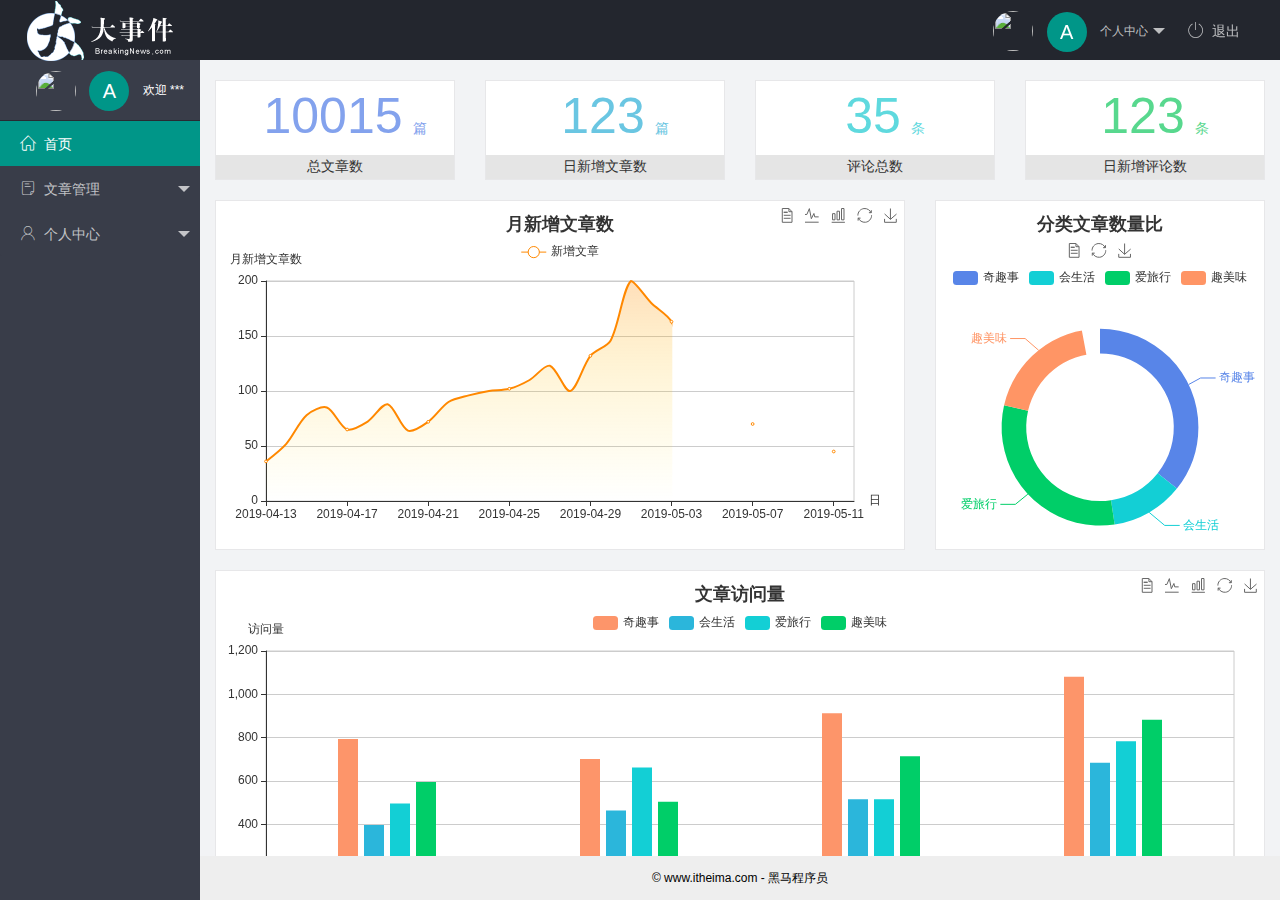
==== commit 817b4293: "完成个人中心功能开发" ====
--- a/index.html
+++ b/index.html
@@ -28,9 +28,9 @@
                         <span class="text-avatar">A</span> 个人中心
                     </a>
                     <dl class="layui-nav-child">
-                        <dd><a href="">基本资料</a></dd>
-                        <dd><a href="">更换头像</a></dd>
-                        <dd><a href="">重置密码</a></dd>
+                        <dd><a href="/user/user_info.html" target="fm">基本资料</a></dd>
+                        <dd><a href="/user/user_avatar.html" target="fm">更换头像</a></dd>
+                        <dd><a href="/user/user_pwd.html" target="fm">重置密码</a></dd>
                     </dl>
                 </li>
                 <li class="layui-nav-item"><a href="javascript:;" id="btnLogout"><span class="iconfont icon-tuichu"></span>退出</a></li>
@@ -60,9 +60,9 @@
                     <li class="layui-nav-item">
                         <a href="javascript:;"><span class="iconfont icon-user"></span>个人中心</a>
                         <dl class="layui-nav-child">
-                            <dd><a href="javascript:;"><i class="layui-icon layui-icon-app"></i>基本资料</a></dd>
-                            <dd><a href="javascript:;"><i class="layui-icon layui-icon-app"></i>更换头像</a></dd>
-                            <dd><a href="javascript:;"><i class="layui-icon layui-icon-app"></i>重置密码</a></dd>
+                            <dd><a href="/user/user_info.html" target="fm"><i class="layui-icon layui-icon-app"></i>基本资料</a></dd>
+                            <dd><a href="/user/user_avatar.html" target="fm"><i class="layui-icon layui-icon-app"></i>更换头像</a></dd>
+                            <dd><a href="/user/user_pwd.html" target="fm"><i class="layui-icon layui-icon-app"></i>重置密码</a></dd>
                         </dl>
                     </li>
                 </ul>
